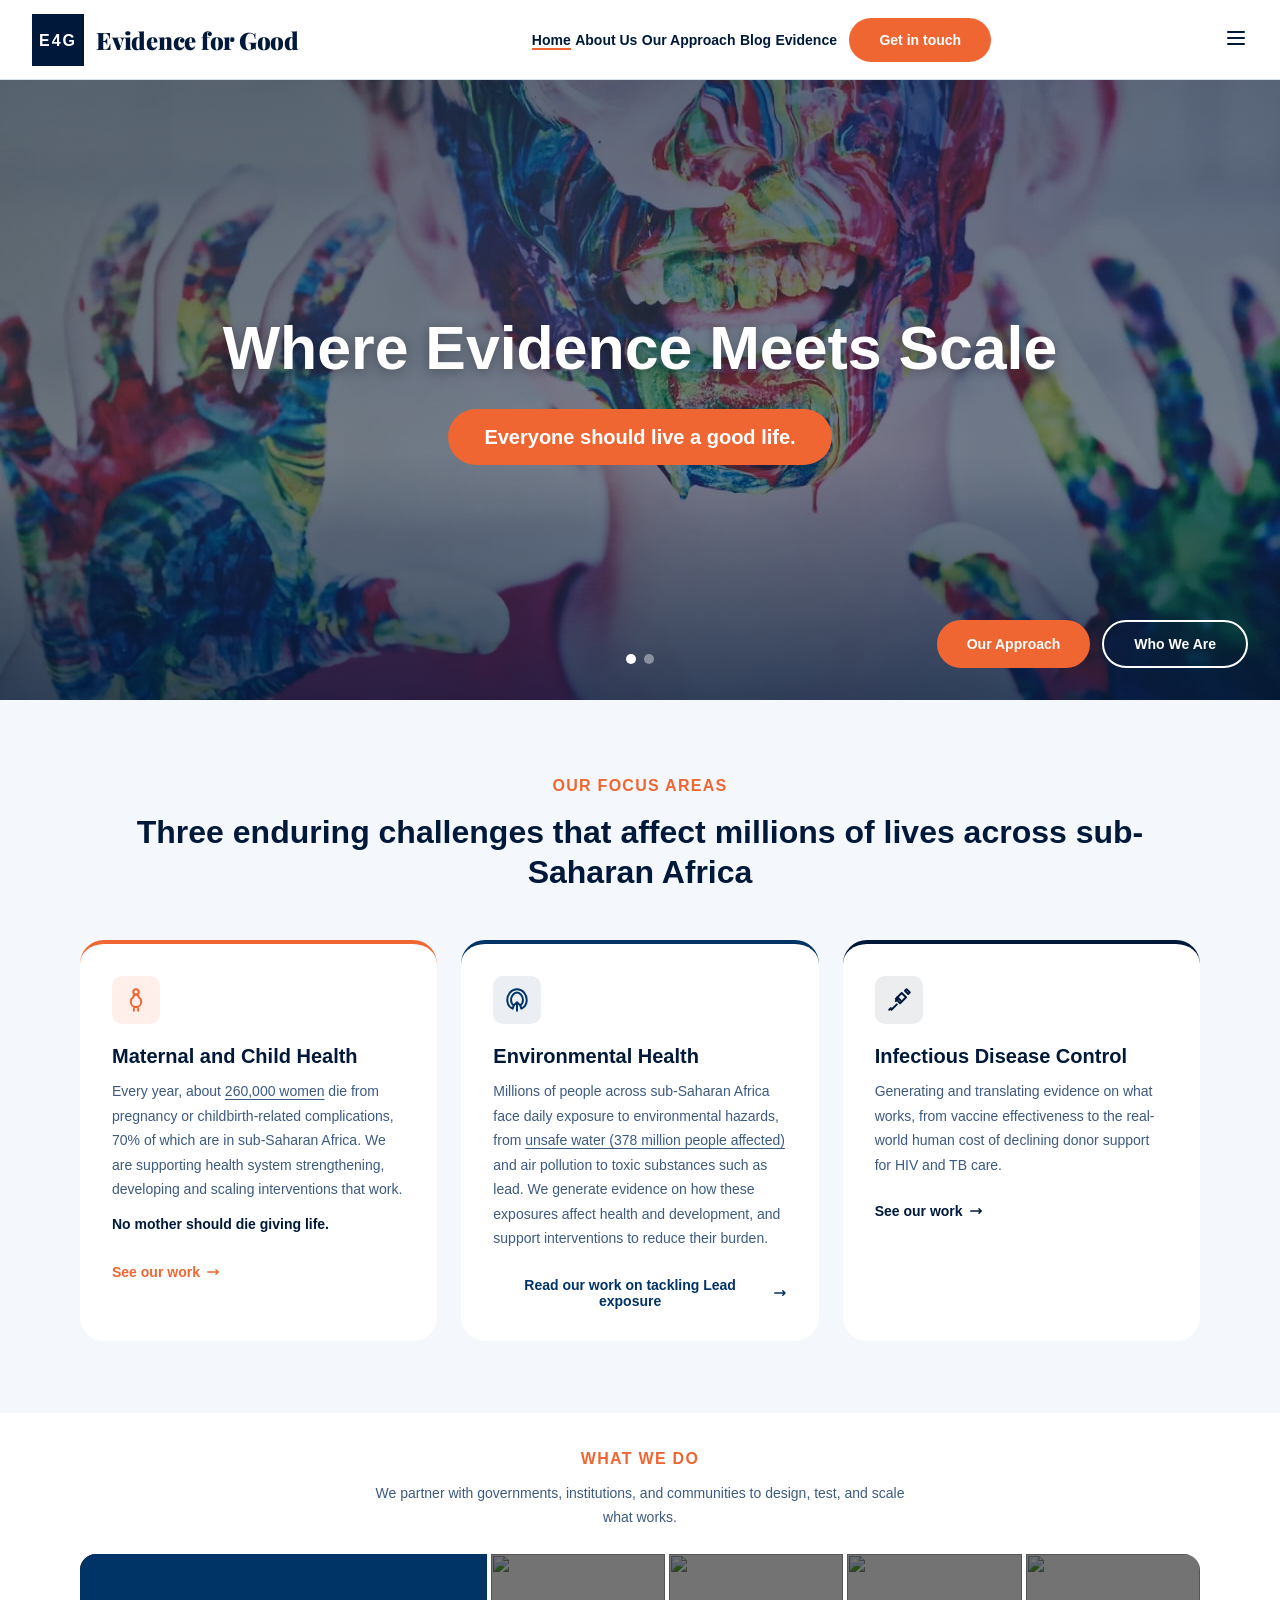
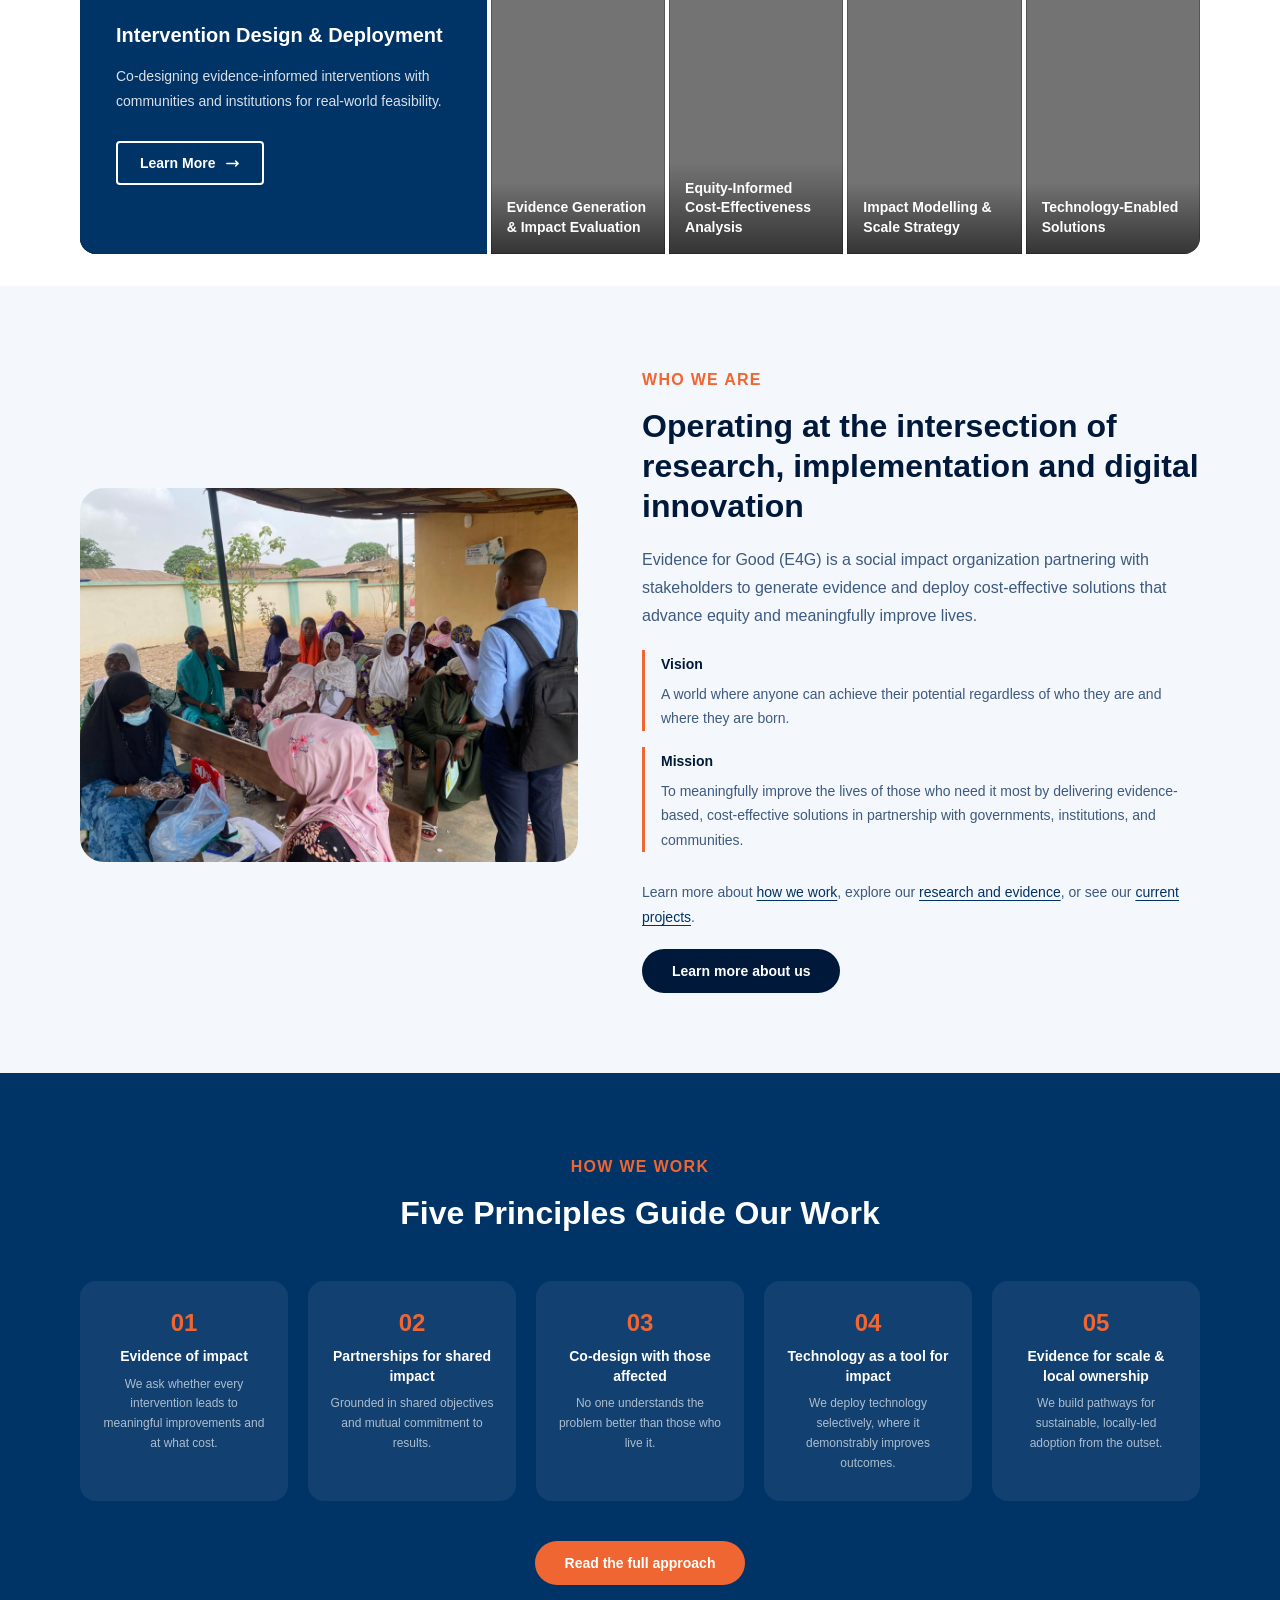
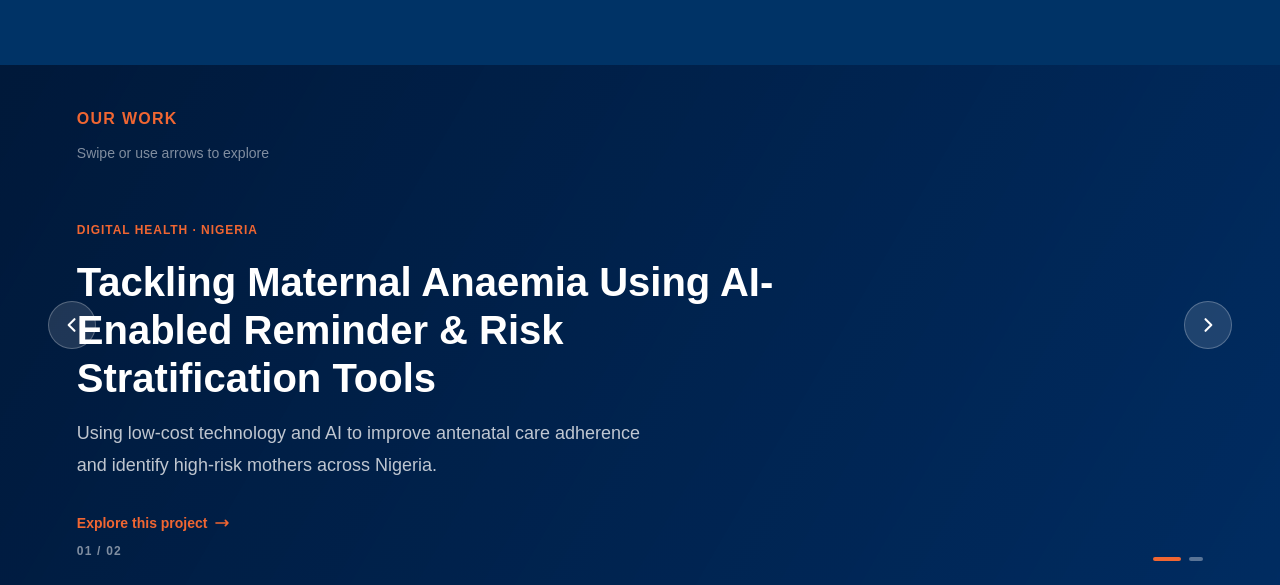
==== index.html @ f049a46f "Merge branch 'main' into E4G-version-1.2" ====
﻿<!DOCTYPE html>
<html lang="en">

<head>
  <meta charset="UTF-8" />
  <meta name="viewport" content="width=device-width, initial-scale=1.0" />
  <meta name="author" content="Evidence for Good" />
  <meta name="theme-color" content="#00193a" />
  <title>Evidence for Good | Evidence-Based Public Health and Digital Innovation in Africa</title>

  <meta name="description"
    content="Evidence for Good partners with governments and communities across Africa to design, evaluate, and scale cost-effective solutions in maternal health, environmental health, and infectious disease control." />

  <meta name="robots" content="index, follow" />
  <link rel="canonical" href="https://www.evidenceforgood.org/" />

  <!-- Open Graph -->
  <meta property="og:title"
    content="Evidence for Good | Evidence-Based Public Health and Digital Innovation in Africa" />
  <meta property="og:description"
    content="Evidence for Good partners with governments and communities across Africa to design, evaluate, and scale cost-effective solutions in maternal health, environmental health, and infectious disease control." />
  <meta property="og:type" content="website" />
  <meta property="og:url" content="https://www.evidenceforgood.org/" />
  <meta property="og:image" content="https://www.evidenceforgood.org/assets/images/image-baby.jpeg" />
  <meta property="og:image:alt" content="Evidence for Good homepage preview image" />
  <meta property="og:site_name" content="Evidence for Good" />
  <meta property="og:locale" content="en_GB" />

  <!-- Twitter -->
  <meta name="twitter:card" content="summary_large_image" />
  <meta name="twitter:title"
    content="Evidence for Good | Evidence-Based Public Health and Digital Innovation in Africa" />
  <meta name="twitter:description"
    content="Evidence for Good partners with governments and communities across Africa to design, evaluate, and scale cost-effective solutions in maternal health, environmental health, and infectious disease control." />
  <meta name="twitter:image" content="https://www.evidenceforgood.org/assets/images/image-baby.jpeg" />

  <script type="application/ld+json">
{
  "@context": "https://schema.org",
  "@graph": [
    {
      "@type": "Organization",
      "name": "Evidence for Good",
      "alternateName": "E4G",
      "url": "https://www.evidenceforgood.org/",
      "logo": "https://www.evidenceforgood.org/assets/images/E4G_logo.jpg.jpeg",
      "email": "info@evidenceforgood.org",
      "telephone": "+2347065266421",
      "areaServed": "Africa"
    },
    {
      "@type": "WebSite",
      "name": "Evidence for Good",
      "url": "https://www.evidenceforgood.org/",
      "publisher": {
        "@type": "Organization",
        "name": "Evidence for Good"
      },
      "potentialAction": {
        "@type": "SearchAction",
        "target": "https://www.evidenceforgood.org/blog/?q={search_term_string}",
        "query-input": "required name=search_term_string"
      }
    }
  ]
}
</script>
  <link rel="icon" href="/assets/images/E4G_logo.jpg.jpeg" />
  <link rel="preconnect" href="https://fonts.googleapis.com" />
  <link rel="preconnect" href="https://fonts.gstatic.com" crossorigin />
    <link rel="preconnect" href="https://fonts.googleapis.com" />
  <link rel="preconnect" href="https://fonts.gstatic.com" crossorigin />
  <link href="https://fonts.googleapis.com/css2?family=Playfair+Display:wght@700;900&display=swap" rel="stylesheet" />
  <script src="https://cdn.tailwindcss.com"></script>
  <script>
    tailwind.config = {
      theme: {
        extend: {
          fontFamily: {
            sans: ['"Dax"', '-apple-system', 'BlinkMacSystemFont', '"Segoe UI"', 'Roboto', 'Oxygen', 'Ubuntu', 'sans-serif'],
          }
        }
      }
    }
  </script>
  <link rel="stylesheet" href="/assets/shared.css" />

</head>

<body>

  <!-- ═══════ NAV ═══════ -->
  <nav
    style="background:#fff; border-bottom:1px solid var(--gray-300); position:sticky; top:0; z-index:50; height:var(--height-header);">
    <div
      style="width:100%; padding:0 32px; height:100%; display:flex; align-items:center; justify-content:space-between;">
      <a href="/" style="text-decoration:none;display:flex;align-items:center;gap:12px;">
        <!-- Logo mark + wordmark -->
        <span style="display:flex; align-items:center; gap:12px;">

          <!-- Logo: dark blue square with E4G -->
          <svg class="nav-logo-svg" width="52" height="52" viewBox="0 0 52 52" fill="none"
            xmlns="http://www.w3.org/2000/svg">
            <rect x="0" y="0" width="52" height="52" fill="#00193a" />
            <text x="26" y="26" text-anchor="middle" dominant-baseline="central" fill="#ffffff"
              font-family="-apple-system, BlinkMacSystemFont, 'Segoe UI', Roboto, sans-serif" font-size="16"
              font-weight="800" letter-spacing="2">E4G</text>
          </svg>

          <!-- wordmark -->
          <span class="nav-wordmark"
            style="font-family:'Playfair Display', Georgia, serif; font-size:24px; font-weight:900; color:var(--midnight-green); letter-spacing:-.01em; line-height:1;">Evidence
            for Good</span>

        </span>
      </a>

      <div class="hidden md:flex" style="gap:28px; align-items:center;">
        <a href="/" id="nav-home" class="nav-link"
          style="text-decoration:none;font-size:var(--text-sm);font-weight:600;color:var(--midnight-green);">Home</a>
        <a href="/about/" id="nav-about" class="nav-link"
          style="text-decoration:none;font-size:var(--text-sm);font-weight:600;color:var(--midnight-green);">About
          Us</a>
        <a href="/approach/" id="nav-approach" class="nav-link"
          style="text-decoration:none;font-size:var(--text-sm);font-weight:600;color:var(--midnight-green);">Our
          Approach</a>
        <a href="/blog/" id="nav-blog" class="nav-link"
          style="text-decoration:none;font-size:var(--text-sm);font-weight:600;color:var(--midnight-green);">Blog</a>
        <a href="/evidence/" id="nav-evidence" class="nav-link"
          style="text-decoration:none;font-size:var(--text-sm);font-weight:600;color:var(--midnight-green);">Evidence</a>
        <a href="/contact/" class="btn btn-orange" style="margin-left:8px;text-decoration:none;">Get in touch</a>
      </div>

      <button onclick="toggleMenu()" class="md:hidden"
        style="background:none;border:none;cursor:pointer;color:var(--midnight-green);">
        <svg width="24" height="24" fill="none" stroke="currentColor" stroke-width="2" viewBox="0 0 24 24">
          <path stroke-linecap="round" stroke-linejoin="round" d="M4 6h16M4 12h16M4 18h16" />
        </svg>
      </button>
    </div>

    <div id="mobile-menu"
      style="display:none; background:#fff; border-top:1px solid var(--gray-300); padding:16px 24px; flex-direction:column; gap:12px;">
      <a href="/"
        style="text-decoration:none;text-align:left;font-size:var(--text-sm);font-weight:600;color:var(--midnight-green);">Home</a>
      <a href="/about/"
        style="text-decoration:none;text-align:left;font-size:var(--text-sm);font-weight:600;color:var(--midnight-green);">About
        Us</a>
      <a href="/approach/"
        style="text-decoration:none;text-align:left;font-size:var(--text-sm);font-weight:600;color:var(--midnight-green);">Our
        Approach</a>
      <a href="/blog/"
        style="text-decoration:none;text-align:left;font-size:var(--text-sm);font-weight:600;color:var(--midnight-green);">Blog</a>
      <a href="/evidence/"
        style="text-decoration:none;text-align:left;font-size:var(--text-sm);font-weight:600;color:var(--midnight-green);">Evidence</a>
      <a href="/contact/" class="btn btn-orange" style="width:fit-content;text-decoration:none;">Get in touch</a>
    </div>
  </nav>


  <!-- ═══════════════════════════════════════════════════
     HOME
════════════════════════════════════════════════════ -->
  <section id="page-home" class="page">

    <!-- Hero Carousel -->
    <div id="hero-carousel" style="position:relative; width:100%; height:620px; overflow:hidden;">

      <!-- Background image — shared across both slides -->
      <img src="/assets/images/image-baby.jpeg" alt="Mother and baby representing health and human development"
        style="position:absolute; inset:0; width:100%; height:100%; object-fit:cover; object-position:center;" />
      <!-- Dark overlay -->
      <div
        style="position:absolute; inset:0; background:linear-gradient(to bottom, rgba(0,25,58,0.55) 0%, rgba(0,25,58,0.45) 60%, rgba(0,25,58,0.75) 100%); z-index:1;">
      </div>

      <!-- Slides track -->
      <div id="hero-track" style="position:absolute; inset:0; z-index:2; overflow:hidden;">
        <div id="hero-slides"
          style="display:flex; width:200%; height:100%; transition:transform 0.75s cubic-bezier(0.77,0,0.18,1);">

          <!-- Slide 1: headline + orange pill -->
          <div
            style="width:50%; height:100%; display:flex; align-items:center; justify-content:center; flex-direction:column; padding:0 24px; text-align:center;">
            <h1
              style="font-size:clamp(2rem,5.5vw,3.8rem); font-weight:900; color:#fff; line-height:1.1; margin-bottom:28px; text-shadow:0 2px 12px rgba(0,0,0,0.3);">
              Where Evidence Meets Scale
            </h1>
            <span
              style="display:inline-block; background-color:var(--orange); color:#fff; font-size:clamp(1rem,2vw,1.25rem); font-weight:700; line-height:1.2; padding:16px 36px; border-radius:var(--rounded-full);">
              Everyone should live a good life.
            </span>
          </div>

          <!-- Slide 2: big white text -->
          <div
            style="width:50%; height:100%; display:flex; align-items:center; justify-content:center; padding:0 clamp(24px,8vw,140px); text-align:center;">
            <div>
              <p
                style="font-size:clamp(1.1rem,2.4vw,1.55rem); color:#fff; font-weight:400; line-height:160%; margin-bottom:20px; text-shadow:0 1px 8px rgba(0,0,0,0.4);">
                Too often, interventions intended to reduce inequities and improve quality of life fail to reach those
                who need them most because they are not guided by local evidence or designed to be cost-effective.
              </p>
              <p
                style="font-size:clamp(1rem,2vw,1.3rem); color:rgba(255,255,255,0.9); font-weight:700; line-height:150%; text-shadow:0 1px 8px rgba(0,0,0,0.4);">
                More lives can be impacted through interventions that work and are cost-effective.
              </p>
            </div>
          </div>

        </div>
      </div>

      <!-- Buttons — bottom right, always visible -->
      <div id="hero-buttons"
        style="position:absolute; bottom:32px; right:32px; z-index:4; display:flex; gap:12px; flex-wrap:wrap;">
        <button onclick="window.location.href='/approach/'" class="btn btn-orange">Our Approach</button>
        <button onclick="window.location.href='/about/'" class="btn btn-outline">Who We Are</button>
      </div>

      <!-- Slide dots — bottom centre -->
      <div
        style="position:absolute; bottom:36px; left:50%; transform:translateX(-50%); display:flex; gap:8px; z-index:4;">
        <button id="hero-dot-0" onclick="heroGo(0)"
          style="width:10px; height:10px; border-radius:50%; border:none; cursor:pointer; background:#fff; opacity:1; transition:opacity 0.3s;"></button>
        <button id="hero-dot-1" onclick="heroGo(1)"
          style="width:10px; height:10px; border-radius:50%; border:none; cursor:pointer; background:#fff; opacity:0.4; transition:opacity 0.3s;"></button>
      </div>

    </div>

    <!-- Focus Areas -->
    <div style="padding:72px 24px; background:var(--gray);">
      <div style="max-width:var(--container); margin:0 auto;">
        <div style="text-align:center; margin-bottom:48px;">
          <p class="tag" style="font-size:16px; margin-bottom:12px;">Our Focus Areas</p>
          <h2 style="font-size:var(--text-2xl);">Three enduring challenges that affect millions of lives across
            sub-Saharan Africa</h2>
        </div>

        <div style="display:grid; grid-template-columns:repeat(auto-fit,minmax(260px,1fr)); gap:24px;">

          <!-- Focus 1: Maternal Health -->
          <div class="card"
            style="background:#fff; border-radius:var(--rounded-xl); padding:32px; border-top:4px solid var(--orange);">
            <div
              style="width:48px; height:48px; background:rgba(240,102,50,.1); border-radius:var(--rounded-md); display:flex; align-items:center; justify-content:center; margin-bottom:20px;">
              <!-- Pregnant woman -->
              <svg width="26" height="26" fill="none" stroke="var(--orange)" stroke-width="1.8" viewBox="0 0 24 24">
                <circle cx="12" cy="4.5" r="2.5" />
                <path stroke-linecap="round" stroke-linejoin="round"
                  d="M9.5 9.5C9.5 8.1 10.6 7 12 7s2.5 1.1 2.5 2.5c1.4.7 2.3 2.2 2.3 3.8 0 3.1-2.2 5.2-4.8 5.2S7.2 16.4 7.2 13.3c0-1.6.9-3.1 2.3-3.8z" />
                <path stroke-linecap="round" d="M10 19.5V22M14 19.5V22" />
              </svg>
            </div>
            <h3 style="font-size:var(--text-lg); margin-bottom:10px; color:var(--midnight-green);">Maternal and Child
              Health</h3>
            <p style="font-size:var(--text-sm); color:var(--gray-700); line-height:175%; margin-bottom:8px;">Every year,
              about <a href="https://www.who.int/news-room/fact-sheets/detail/maternal-mortality" target="_blank"
                style="color:var(--gray-700); text-decoration:underline; text-underline-offset:3px;">260,000 women</a>
              die from pregnancy or childbirth-related complications, 70% of which are in sub-Saharan Africa. We are
              supporting health system strengthening, developing and scaling interventions that work.</p>
            <p style="font-size:var(--text-sm); font-weight:700; color:var(--midnight-green); margin-bottom:20px;">No
              mother should die giving life.</p>
            <button onclick="window.location.href='/project1/'"
              style="background:none; border:none; cursor:pointer; font-size:var(--text-sm); font-weight:700; color:var(--orange); padding:0; font-family:inherit; display:inline-flex; align-items:center; gap:6px;">
              See our work
              <svg width="14" height="14" fill="none" stroke="currentColor" stroke-width="2.5" viewBox="0 0 24 24">
                <path stroke-linecap="round" stroke-linejoin="round" d="M17 8l4 4m0 0l-4 4m4-4H3" />
              </svg>
            </button>
          </div>

          <!-- Focus 2: Early Childhood Development -->
          <div class="card"
            style="background:#fff; border-radius:var(--rounded-xl); padding:32px; border-top:4px solid var(--dark-green);">
            <div
              style="width:48px; height:48px; background:rgba(0,51,102,.08); border-radius:var(--rounded-md); display:flex; align-items:center; justify-content:center; margin-bottom:20px;">
              <!-- Leaf / environment icon -->
              <svg width="26" height="26" fill="none" stroke="var(--dark-green)" stroke-width="1.8" viewBox="0 0 24 24">
                <path stroke-linecap="round" stroke-linejoin="round"
                  d="M12 2C6.5 2 3 7 3 12c0 3.5 2 6.5 5 8l1-3c-1.5-1-2.5-2.8-2.5-5 0-3.5 2.5-7 5.5-7s5.5 3.5 5.5 7c0 2.2-1 4-2.5 5l1 3c3-1.5 5-4.5 5-8 0-5-3.5-10-9-10z" />
                <path stroke-linecap="round" stroke-linejoin="round" d="M12 22v-8M9 17l3-3 3 3" />
              </svg>
            </div>
            <h3 style="font-size:var(--text-lg); margin-bottom:10px; color:var(--midnight-green);">Environmental Health
            </h3>
            <p style="font-size:var(--text-sm); color:var(--gray-700); line-height:175%; margin-bottom:20px;">
              Millions of people across sub-Saharan Africa face daily exposure to environmental hazards, from <a
                href="https://www.afdb.org/en/news-and-events/world-water-day-2025-preserving-africas-water-resources-81976#:~:text=Each%20year%2C%20World%20Water%20Day,fundamental%20to%20Africa's%20socioeconomic%20development."
                target="_blank"
                style="color:var(--gray-700); text-decoration:underline; text-underline-offset:3px;">unsafe water (378
                million people affected)</a> and air pollution to toxic substances such as lead. We generate evidence on
              how these exposures affect health and development, and support interventions to reduce their burden.</p>
            <button onclick="window.location.href='/evidence/'"
              style="background:none; border:none; cursor:pointer; font-size:var(--text-sm); font-weight:700; color:var(--dark-green); padding:0; font-family:inherit; display:inline-flex; align-items:center; gap:6px;">
              Read our work on tackling Lead exposure
              <svg width="14" height="14" fill="none" stroke="currentColor" stroke-width="2.5" viewBox="0 0 24 24">
                <path stroke-linecap="round" stroke-linejoin="round" d="M17 8l4 4m0 0l-4 4m4-4H3" />
              </svg>
            </button>
          </div>

          <!-- Focus 3: Infectious Disease Control -->
          <div class="card"
            style="background:#fff; border-radius:var(--rounded-xl); padding:32px; border-top:4px solid var(--midnight-green);">
            <div
              style="width:48px; height:48px; background:rgba(0,25,58,.08); border-radius:var(--rounded-md); display:flex; align-items:center; justify-content:center; margin-bottom:20px;">
              <!-- Syringe / vaccine -->
              <svg width="26" height="26" fill="none" stroke="var(--midnight-green)" stroke-width="1.8"
                viewBox="0 0 24 24">
                <path stroke-linecap="round" stroke-linejoin="round"
                  d="M19 2l3 3-1.5 1.5-3-3L19 2zM17.5 3.5l3 3M5 21l5-5M14.5 5.5l4 4-5.5 5.5-4-4 5.5-5.5z" />
                <path stroke-linecap="round" stroke-linejoin="round" d="M10.5 9.5l3 3M3 21l1.5-1.5" />
                <path stroke-linecap="round" d="M9 13l2-2" />
              </svg>
            </div>
            <h3 style="font-size:var(--text-lg); margin-bottom:10px; color:var(--midnight-green);">Infectious Disease
              Control</h3>
            <p style="font-size:var(--text-sm); color:var(--gray-700); line-height:175%; margin-bottom:20px;">Generating
              and translating evidence on what works, from vaccine effectiveness to the real-world human cost of
              declining donor support for HIV and TB care.</p>
            <button onclick="window.location.href='/project2/'"
              style="background:none; border:none; cursor:pointer; font-size:var(--text-sm); font-weight:700; color:var(--midnight-green); padding:0; font-family:inherit; display:inline-flex; align-items:center; gap:6px;">
              See our work
              <svg width="14" height="14" fill="none" stroke="currentColor" stroke-width="2.5" viewBox="0 0 24 24">
                <path stroke-linecap="round" stroke-linejoin="round" d="M17 8l4 4m0 0l-4 4m4-4H3" />
              </svg>
            </button>
          </div>

        </div>
      </div>
    </div>

    <!-- What We Do -->
    <div id="what-we-do"
      style="padding:32px 24px; background-color:#ffffff; background-image:radial-gradient(rgba(0,0,0,0.08) 0.6px, transparent 0.6px); background-size:16px 16px;">
      <div style="max-width:var(--container); margin:0 auto;">
        <p class="tag" style="text-align:center; margin-bottom:8px; font-size:16px;">What We Do</p>
        <p
          style="color:var(--gray-700); text-align:center; max-width:560px; margin:0 auto 24px; line-height:175%; font-size:var(--text-sm);">
          We partner with governments, institutions, and communities to design, test, and scale what works.</p>

        <div id="svc-accordion" style="display:flex; height:300px; border-radius:16px; overflow:hidden; gap:4px;">

          <!-- Panel 1 — active by default -->
          <div class="svc-panel" onclick="setSvcPanel(0)"
            style="flex:3.5; transition:flex 0.45s cubic-bezier(.4,0,.2,1); cursor:pointer; position:relative; min-width:0; overflow:hidden;">
            <img src="/assets/images/Africa-1.jpg" alt="Community health and development context in Africa"
              style="position:absolute; inset:0; width:100%; height:100%; object-fit:cover;">
            <div style="position:absolute; inset:0; background:rgba(0,0,0,0.5);"></div>
            <div class="svc-active-content"
              style="position:absolute; inset:0; background:var(--dark-green); padding:40px 36px; display:flex; flex-direction:column; justify-content:center; box-sizing:border-box; z-index:2;">
              <h3 style="font-size:var(--text-lg); font-weight:800; color:#fff; margin-bottom:16px; line-height:1.3;">
                Intervention Design &amp; Deployment</h3>
              <p
                style="font-size:var(--text-sm); color:rgba(255,255,255,0.85); line-height:175%; margin-bottom:28px; max-width:340px;">
                Co-designing evidence-informed interventions with communities and institutions for real-world
                feasibility.</p>
              <button onclick="event.stopPropagation(); showPage('about')"
                style="display:inline-flex; align-items:center; gap:10px; background:none; border:2px solid #fff; color:#fff; font-weight:700; font-size:var(--text-sm); padding:12px 22px; border-radius:4px; cursor:pointer; font-family:inherit; width:fit-content;">
                Learn More <svg width="15" height="15" fill="none" stroke="currentColor" stroke-width="2.5"
                  viewBox="0 0 24 24">
                  <path stroke-linecap="round" stroke-linejoin="round" d="M17 8l4 4m0 0l-4 4m4-4H3" />
                </svg>
              </button>
            </div>
            <div class="svc-inactive-title"
              style="display:none; position:absolute; bottom:0; left:0; right:0; padding:16px 16px; z-index:2; background:linear-gradient(transparent, rgba(0,0,0,0.55));">
              <h3 style="font-size:var(--text-sm); font-weight:700; color:#fff; line-height:1.4;">Intervention Design
                &amp; Deployment</h3>
            </div>
          </div>

          <!-- Panel 2 -->
          <div class="svc-panel" onclick="setSvcPanel(1)"
            style="flex:1.5; transition:flex 0.45s cubic-bezier(.4,0,.2,1); cursor:pointer; position:relative; min-width:0; overflow:hidden;">
            <img src="https://images.unsplash.com/photo-1576091160399-112ba8d25d1d?auto=format&fit=crop&w=600&q=80"
              alt="" style="position:absolute; inset:0; width:100%; height:100%; object-fit:cover;">
            <div style="position:absolute; inset:0; background:rgba(0,0,0,0.55);"></div>
            <div class="svc-active-content"
              style="position:absolute; inset:0; background:var(--dark-green); padding:40px 36px; display:none; flex-direction:column; justify-content:center; box-sizing:border-box; z-index:2;">
              <h3 style="font-size:var(--text-lg); font-weight:800; color:#fff; margin-bottom:16px; line-height:1.3;">
                Evidence Generation &amp; Impact Evaluation</h3>
              <p
                style="font-size:var(--text-sm); color:rgba(255,255,255,0.85); line-height:175%; margin-bottom:28px; max-width:340px;">
                Generating credible evidence through rigorous evaluation to assess what works and for whom.</p>
              <button onclick="event.stopPropagation(); showPage('about')"
                style="display:inline-flex; align-items:center; gap:10px; background:none; border:2px solid #fff; color:#fff; font-weight:700; font-size:var(--text-sm); padding:12px 22px; border-radius:4px; cursor:pointer; font-family:inherit; width:fit-content;">
                Learn More <svg width="15" height="15" fill="none" stroke="currentColor" stroke-width="2.5"
                  viewBox="0 0 24 24">
                  <path stroke-linecap="round" stroke-linejoin="round" d="M17 8l4 4m0 0l-4 4m4-4H3" />
                </svg>
              </button>
            </div>
            <div class="svc-inactive-title"
              style="display:flex; position:absolute; bottom:0; left:0; right:0; padding:16px 16px; z-index:2; background:linear-gradient(transparent, rgba(0,0,0,0.55));">
              <h3 style="font-size:var(--text-sm); font-weight:700; color:#fff; line-height:1.4;">Evidence Generation
                &amp; Impact Evaluation</h3>
            </div>
          </div>

          <!-- Panel 3 -->
          <div class="svc-panel" onclick="setSvcPanel(2)"
            style="flex:1.5; transition:flex 0.45s cubic-bezier(.4,0,.2,1); cursor:pointer; position:relative; min-width:0; overflow:hidden;">
            <img src="https://images.unsplash.com/photo-1551076805-e1869033e561?auto=format&fit=crop&w=600&q=80" alt=""
              style="position:absolute; inset:0; width:100%; height:100%; object-fit:cover;">
            <div style="position:absolute; inset:0; background:rgba(0,0,0,0.55);"></div>
            <div class="svc-active-content"
              style="position:absolute; inset:0; background:var(--dark-green); padding:40px 36px; display:none; flex-direction:column; justify-content:center; box-sizing:border-box; z-index:2;">
              <h3 style="font-size:var(--text-lg); font-weight:800; color:#fff; margin-bottom:16px; line-height:1.3;">
                Equity-Informed Cost-Effectiveness Analysis</h3>
              <p
                style="font-size:var(--text-sm); color:rgba(255,255,255,0.85); line-height:175%; margin-bottom:28px; max-width:340px;">
                Ensuring resources flow to interventions delivering the most benefit for the most vulnerable.</p>
              <button onclick="event.stopPropagation(); showPage('about')"
                style="display:inline-flex; align-items:center; gap:10px; background:none; border:2px solid #fff; color:#fff; font-weight:700; font-size:var(--text-sm); padding:12px 22px; border-radius:4px; cursor:pointer; font-family:inherit; width:fit-content;">
                Learn More <svg width="15" height="15" fill="none" stroke="currentColor" stroke-width="2.5"
                  viewBox="0 0 24 24">
                  <path stroke-linecap="round" stroke-linejoin="round" d="M17 8l4 4m0 0l-4 4m4-4H3" />
                </svg>
              </button>
            </div>
            <div class="svc-inactive-title"
              style="display:flex; position:absolute; bottom:0; left:0; right:0; padding:16px 16px; z-index:2; background:linear-gradient(transparent, rgba(0,0,0,0.55));">
              <h3 style="font-size:var(--text-sm); font-weight:700; color:#fff; line-height:1.4;">Equity-Informed
                Cost-Effectiveness Analysis</h3>
            </div>
          </div>

          <!-- Panel 4 -->
          <div class="svc-panel" onclick="setSvcPanel(3)"
            style="flex:1.5; transition:flex 0.45s cubic-bezier(.4,0,.2,1); cursor:pointer; position:relative; min-width:0; overflow:hidden;">
            <img src="https://images.unsplash.com/photo-1551288049-bebda4e38f71?auto=format&fit=crop&w=600&q=80" alt=""
              style="position:absolute; inset:0; width:100%; height:100%; object-fit:cover;">
            <div style="position:absolute; inset:0; background:rgba(0,0,0,0.55);"></div>
            <div class="svc-active-content"
              style="position:absolute; inset:0; background:var(--dark-green); padding:40px 36px; display:none; flex-direction:column; justify-content:center; box-sizing:border-box; z-index:2;">
              <h3 style="font-size:var(--text-lg); font-weight:800; color:#fff; margin-bottom:16px; line-height:1.3;">
                Impact Modelling &amp; Scale Strategy</h3>
              <p
                style="font-size:var(--text-sm); color:rgba(255,255,255,0.85); line-height:175%; margin-bottom:28px; max-width:340px;">
                Mathematical modelling to project impact and design responsible, evidence-based pathways to scale.</p>
              <button onclick="event.stopPropagation(); showPage('about')"
                style="display:inline-flex; align-items:center; gap:10px; background:none; border:2px solid #fff; color:#fff; font-weight:700; font-size:var(--text-sm); padding:12px 22px; border-radius:4px; cursor:pointer; font-family:inherit; width:fit-content;">
                Learn More <svg width="15" height="15" fill="none" stroke="currentColor" stroke-width="2.5"
                  viewBox="0 0 24 24">
                  <path stroke-linecap="round" stroke-linejoin="round" d="M17 8l4 4m0 0l-4 4m4-4H3" />
                </svg>
              </button>
            </div>
            <div class="svc-inactive-title"
              style="display:flex; position:absolute; bottom:0; left:0; right:0; padding:16px 16px; z-index:2; background:linear-gradient(transparent, rgba(0,0,0,0.55));">
              <h3 style="font-size:var(--text-sm); font-weight:700; color:#fff; line-height:1.4;">Impact Modelling &amp;
                Scale Strategy</h3>
            </div>
          </div>

          <!-- Panel 5 -->
          <div class="svc-panel" onclick="setSvcPanel(4)"
            style="flex:1.5; transition:flex 0.45s cubic-bezier(.4,0,.2,1); cursor:pointer; position:relative; min-width:0; overflow:hidden;">
            <img src="https://images.unsplash.com/photo-1504868584819-f8e8b4b6d7e3?auto=format&fit=crop&w=600&q=80"
              alt="" style="position:absolute; inset:0; width:100%; height:100%; object-fit:cover;">
            <div style="position:absolute; inset:0; background:rgba(0,0,0,0.55);"></div>
            <div class="svc-active-content"
              style="position:absolute; inset:0; background:var(--dark-green); padding:40px 36px; display:none; flex-direction:column; justify-content:center; box-sizing:border-box; z-index:2;">
              <h3 style="font-size:var(--text-lg); font-weight:800; color:#fff; margin-bottom:16px; line-height:1.3;">
                Technology-Enabled Solutions</h3>
              <p
                style="font-size:var(--text-sm); color:rgba(255,255,255,0.85); line-height:175%; margin-bottom:28px; max-width:340px;">
                Deploying digital and AI tools selectively where they demonstrably improve outcomes at scale.</p>
              <button onclick="event.stopPropagation(); showPage('about')"
                style="display:inline-flex; align-items:center; gap:10px; background:none; border:2px solid #fff; color:#fff; font-weight:700; font-size:var(--text-sm); padding:12px 22px; border-radius:4px; cursor:pointer; font-family:inherit; width:fit-content;">
                Learn More <svg width="15" height="15" fill="none" stroke="currentColor" stroke-width="2.5"
                  viewBox="0 0 24 24">
                  <path stroke-linecap="round" stroke-linejoin="round" d="M17 8l4 4m0 0l-4 4m4-4H3" />
                </svg>
              </button>
            </div>
            <div class="svc-inactive-title"
              style="display:flex; position:absolute; bottom:0; left:0; right:0; padding:16px 16px; z-index:2; background:linear-gradient(transparent, rgba(0,0,0,0.55));">
              <h3 style="font-size:var(--text-sm); font-weight:700; color:#fff; line-height:1.4;">Technology-Enabled
                Solutions</h3>
            </div>
          </div>

        </div>
      </div>
    </div>

    <!-- Who We Are -->
    <div style="padding:80px 24px; background:var(--gray);">
      <div
        style="max-width:var(--container); margin:0 auto; display:flex; flex-wrap:wrap; gap:64px; align-items:center;">
        <div style="flex:1 1 280px;">
          <img src="/assets/images/facility.jpeg" alt="Evidence for Good facility or workspace" loading="lazy"
            style="width:100%; border-radius:var(--rounded-xl); object-fit:cover;" />
        </div>
        <div style="flex:1 1 340px;">
          <p class="tag" style="margin-bottom:12px; font-size:16px;">Who We Are</p>
          <h2 style="font-size:var(--text-2xl); margin-bottom:20px;">Operating at the intersection of research,
            implementation and digital innovation</h2>
          <p style="color:var(--gray-700); line-height:175%; margin-bottom:20px;">
            Evidence for Good (E4G) is a social impact organization partnering with stakeholders to generate evidence
            and deploy cost-effective solutions that advance equity and meaningfully improve lives.
          </p>
          <div style="display:flex; flex-direction:column; gap:16px; margin-bottom:28px;">
            <div style="border-left:3px solid var(--orange); padding-left:16px;">
              <p style="font-size:var(--text-sm); font-weight:700; color:var(--midnight-green); margin-bottom:4px;">
                Vision</p>
              <p style="font-size:var(--text-sm); color:var(--gray-700); line-height:175%;">A world where anyone can
                achieve their potential regardless of who they are and where they are born.</p>
            </div>
            <div style="border-left:3px solid var(--orange); padding-left:16px;">
              <p style="font-size:var(--text-sm); font-weight:700; color:var(--midnight-green); margin-bottom:4px;">
                Mission</p>
              <p style="font-size:var(--text-sm); color:var(--gray-700); line-height:175%;">To meaningfully improve the
                lives of those who need it most by delivering evidence-based, cost-effective solutions in partnership
                with governments, institutions, and communities.</p>
            </div>
          </div>
          <p style="font-size:var(--text-sm); color:var(--gray-700); line-height:175%; margin-bottom:20px;">
            Learn more about <a href="approach/"
              style="color:var(--dark-green); text-decoration:underline; text-underline-offset:3px;">how we work</a>,
            explore our <a href="evidence/"
              style="color:var(--dark-green); text-decoration:underline; text-underline-offset:3px;">research and
              evidence</a>,
            or see our <a href="project1/"
              style="color:var(--dark-green); text-decoration:underline; text-underline-offset:3px;">current
              projects</a>.
          </p>

          <button onclick="window.location.href='/about/'" class="btn btn-dark">Learn more about us</button>
        </div>
      </div>
    </div>

    <!-- Five Principles Summary -->
    <div style="background:var(--dark-green); color:#fff; padding:80px 24px;">
      <div style="max-width:var(--container); margin:0 auto;">
        <div style="text-align:center; margin-bottom:48px;">
          <p class="tag" style="color:var(--orange); margin-bottom:12px; font-size:16px;">How We Work</p>
          <h2 style="font-size:var(--text-2xl); color:#fff;">Five Principles Guide Our Work</h2>
        </div>
        <div style="display:grid; grid-template-columns:repeat(auto-fit,minmax(180px,1fr)); gap:20px;">
          <div
            style="background:rgba(255,255,255,.07); border-radius:var(--rounded-lg); padding:28px 20px; text-align:center;">
            <div style="font-size:var(--text-xl); font-weight:800; color:var(--orange); margin-bottom:10px;">01</div>
            <h4 style="color:#fff; font-size:var(--text-sm); margin-bottom:8px; line-height:140%;">Evidence of impact
            </h4>
            <p style="font-size:var(--text-xs); color:rgba(255,255,255,.65); line-height:165%;">We ask whether every
              intervention leads to meaningful improvements and at what cost.</p>
          </div>
          <div
            style="background:rgba(255,255,255,.07); border-radius:var(--rounded-lg); padding:28px 20px; text-align:center;">
            <div style="font-size:var(--text-xl); font-weight:800; color:var(--orange); margin-bottom:10px;">02</div>
            <h4 style="color:#fff; font-size:var(--text-sm); margin-bottom:8px; line-height:140%;">Partnerships for
              shared impact</h4>
            <p style="font-size:var(--text-xs); color:rgba(255,255,255,.65); line-height:165%;">Grounded in shared
              objectives and mutual commitment to results.</p>
          </div>
          <div
            style="background:rgba(255,255,255,.07); border-radius:var(--rounded-lg); padding:28px 20px; text-align:center;">
            <div style="font-size:var(--text-xl); font-weight:800; color:var(--orange); margin-bottom:10px;">03</div>
            <h4 style="color:#fff; font-size:var(--text-sm); margin-bottom:8px; line-height:140%;">Co-design with those
              affected</h4>
            <p style="font-size:var(--text-xs); color:rgba(255,255,255,.65); line-height:165%;">No one understands the
              problem better than those who live it.</p>
          </div>
          <div
            style="background:rgba(255,255,255,.07); border-radius:var(--rounded-lg); padding:28px 20px; text-align:center;">
            <div style="font-size:var(--text-xl); font-weight:800; color:var(--orange); margin-bottom:10px;">04</div>
            <h4 style="color:#fff; font-size:var(--text-sm); margin-bottom:8px; line-height:140%;">Technology as a tool
              for impact</h4>
            <p style="font-size:var(--text-xs); color:rgba(255,255,255,.65); line-height:165%;">We deploy technology
              selectively, where it demonstrably improves outcomes.</p>
          </div>
          <div
            style="background:rgba(255,255,255,.07); border-radius:var(--rounded-lg); padding:28px 20px; text-align:center;">
            <div style="font-size:var(--text-xl); font-weight:800; color:var(--orange); margin-bottom:10px;">05</div>
            <h4 style="color:#fff; font-size:var(--text-sm); margin-bottom:8px; line-height:140%;">Evidence for scale &
              local ownership</h4>
            <p style="font-size:var(--text-xs); color:rgba(255,255,255,.65); line-height:165%;">We build pathways for
              sustainable, locally-led adoption from the outset.</p>
          </div>
        </div>
        <div style="text-align:center; margin-top:40px;">
          <button onclick="window.location.href='/approach/'" class="btn btn-orange">Read the full approach</button>
        </div>
      </div>
    </div>

    <!-- Our Work / Projects — fullscreen swipe carousel -->
    <div style="position:relative; overflow:hidden; background:var(--midnight-green);">

      <!-- Slides wrapper -->
      <div id="work-track"
        style="display:flex; transition:transform 0.7s cubic-bezier(0.77,0,0.18,1); will-change:transform; min-height:520px;">

        <!-- Slide 1 -->
        <div class="work-slide" onclick="window.location.href='/project1/'"
          style="min-width:100%; position:relative; cursor:pointer; overflow:hidden; height:520px;">
          <img src="https://placehold.co/1400x520/00193a/00193a?text=+" alt=""
            style="position:absolute;inset:0;width:100%;height:100%;object-fit:cover; filter:brightness(0.45); transition:transform 0.8s ease; transform:scale(1);"
            class="slide-bg" />
          <!-- animated colour wash overlay -->
          <div
            style="position:absolute;inset:0; background:linear-gradient(120deg, rgba(0,25,58,0.88) 0%, rgba(0,63,136,0.5) 100%);">
          </div>
          <div class="slide-content"
            style="position:relative; z-index:2; height:100%; display:flex; flex-direction:column; justify-content:flex-end; padding:48px clamp(24px,6vw,80px); max-width:860px;">
            <span class="tag"
              style="color:var(--orange); margin-bottom:14px; opacity:0; transform:translateY(20px); transition:opacity 0.5s 0.1s, transform 0.5s 0.1s;">Digital
              Health · Nigeria</span>
            <h2
              style="font-size:clamp(1.4rem,3.5vw,var(--text-3xl)); color:#fff; line-height:1.2; margin-bottom:16px; opacity:0; transform:translateY(24px); transition:opacity 0.5s 0.2s, transform 0.5s 0.2s;">
              Tackling Maternal Anaemia Using AI-Enabled Reminder &amp; Risk Stratification Tools
            </h2>
            <p
              style="font-size:var(--text-md); color:rgba(255,255,255,.75); max-width:580px; line-height:175%; margin-bottom:28px; opacity:0; transform:translateY(24px); transition:opacity 0.5s 0.3s, transform 0.5s 0.3s;">
              Using low-cost technology and AI to improve antenatal care adherence and identify high-risk mothers across
              Nigeria.
            </p>
            <span
              style="font-size:var(--text-sm); font-weight:700; color:var(--orange); display:inline-flex; align-items:center; gap:6px; opacity:0; transform:translateY(16px); transition:opacity 0.5s 0.4s, transform 0.5s 0.4s;">
              Explore this project
              <svg width="16" height="16" fill="none" stroke="currentColor" stroke-width="2.5" viewBox="0 0 24 24">
                <path stroke-linecap="round" stroke-linejoin="round" d="M17 8l4 4m0 0l-4 4m4-4H3" />
              </svg>
            </span>
          </div>
        </div>

        <!-- Slide 2 -->
        <div class="work-slide" onclick="window.location.href='/project2/'"
          style="min-width:100%; position:relative; cursor:pointer; overflow:hidden; height:520px;">
          <img src="https://placehold.co/1400x520/003366/003366?text=+" alt=""
            style="position:absolute;inset:0;width:100%;height:100%;object-fit:cover; filter:brightness(0.45); transition:transform 0.8s ease; transform:scale(1);"
            class="slide-bg" />
          <div
            style="position:absolute;inset:0; background:linear-gradient(120deg, rgba(0,51,102,0.88) 0%, rgba(0,25,58,0.6) 100%);">
          </div>
          <div class="slide-content"
            style="position:relative; z-index:2; height:100%; display:flex; flex-direction:column; justify-content:flex-end; padding:48px clamp(24px,6vw,80px); max-width:860px;">
            <span class="tag"
              style="color:var(--orange); margin-bottom:14px; opacity:0; transform:translateY(20px); transition:opacity 0.5s 0.1s, transform 0.5s 0.1s;">Mathematical
              Modelling · Nigeria</span>
            <h2
              style="font-size:clamp(1.4rem,3.5vw,var(--text-3xl)); color:#fff; line-height:1.2; margin-bottom:16px; opacity:0; transform:translateY(24px); transition:opacity 0.5s 0.2s, transform 0.5s 0.2s;">
              Investigating the Human Cost of Declining Donor Support for HIV and TB Care
            </h2>
            <p
              style="font-size:var(--text-md); color:rgba(255,255,255,.75); max-width:580px; line-height:175%; margin-bottom:28px; opacity:0; transform:translateY(24px); transition:opacity 0.5s 0.3s, transform 0.5s 0.3s;">
              Deploying mathematical modelling to evaluate the real-world impact of funding cuts on the most vulnerable
              populations.
            </p>
            <span
              style="font-size:var(--text-sm); font-weight:700; color:var(--orange); display:inline-flex; align-items:center; gap:6px; opacity:0; transform:translateY(16px); transition:opacity 0.5s 0.4s, transform 0.5s 0.4s;">
              Explore this project
              <svg width="16" height="16" fill="none" stroke="currentColor" stroke-width="2.5" viewBox="0 0 24 24">
                <path stroke-linecap="round" stroke-linejoin="round" d="M17 8l4 4m0 0l-4 4m4-4H3" />
              </svg>
            </span>
          </div>
        </div>

      </div><!-- /track -->

      <!-- Header overlay (top-left) -->
      <div style="position:absolute; top:40px; left:clamp(24px,6vw,80px); z-index:5; pointer-events:none;">
        <p class="tag" style="color:var(--orange); margin-bottom:6px; font-size:16px;">Our Work</p>
        <p style="color:rgba(255,255,255,.5); font-size:var(--text-sm);">Swipe or use arrows to explore</p>
      </div>

      <!-- Prev / Next arrows -->
      <button id="work-prev" onclick="workSlide(-1)"
        style="position:absolute; left:clamp(24px,4vw,48px); top:50%; transform:translateY(-50%); z-index:10; width:48px; height:48px; border-radius:var(--rounded-full); background:rgba(255,255,255,.12); border:1.5px solid rgba(255,255,255,.25); color:#fff; cursor:pointer; display:flex; align-items:center; justify-content:center; transition:background var(--duration);"
        onmouseover="this.style.background='rgba(240,102,50,0.8)'"
        onmouseout="this.style.background='rgba(255,255,255,.12)'">
        <svg width="20" height="20" fill="none" stroke="currentColor" stroke-width="2.5" viewBox="0 0 24 24">
          <path stroke-linecap="round" stroke-linejoin="round" d="M15 19l-7-7 7-7" />
        </svg>
      </button>
      <button id="work-next" onclick="workSlide(1)"
        style="position:absolute; right:clamp(24px,4vw,48px); top:50%; transform:translateY(-50%); z-index:10; width:48px; height:48px; border-radius:var(--rounded-full); background:rgba(255,255,255,.12); border:1.5px solid rgba(255,255,255,.25); color:#fff; cursor:pointer; display:flex; align-items:center; justify-content:center; transition:background var(--duration);"
        onmouseover="this.style.background='rgba(240,102,50,0.8)'"
        onmouseout="this.style.background='rgba(255,255,255,.12)'">
        <svg width="20" height="20" fill="none" stroke="currentColor" stroke-width="2.5" viewBox="0 0 24 24">
          <path stroke-linecap="round" stroke-linejoin="round" d="M9 5l7 7-7 7" />
        </svg>
      </button>

      <!-- Dot indicators -->
      <div
        style="position:absolute; bottom:24px; right:clamp(24px,6vw,80px); z-index:10; display:flex; gap:8px; align-items:center;">
        <button class="work-dot active-dot" onclick="workGoTo(0)"
          style="width:28px; height:4px; border-radius:2px; background:var(--orange); border:none; cursor:pointer; transition:width var(--duration), background var(--duration); padding:0;"></button>
        <button class="work-dot" onclick="workGoTo(1)"
          style="width:14px; height:4px; border-radius:2px; background:rgba(255,255,255,.35); border:none; cursor:pointer; transition:width var(--duration), background var(--duration); padding:0;"></button>
      </div>

      <!-- Slide counter -->
      <div style="position:absolute; bottom:20px; left:clamp(24px,6vw,80px); z-index:10;">
        <span id="work-counter"
          style="font-size:var(--text-xs); font-weight:700; color:rgba(255,255,255,.5); letter-spacing:.1em;">01 /
          02</span>
      </div>

    </div><!-- /carousel -->


  </section><!-- /HOME -->


  <!-- ═══════════════════════════════════════════════════
     PROJECT PAGE 1: MATERNAL ANAEMIA
════════════════════════════════════════════════════ -->
  <section id="page-project1" class="page">

    <!-- Hero banner -->
    <div style="background:var(--dark-green); color:#fff; padding:64px 24px;">
      <div style="max-width:var(--container); margin:0 auto;">
        <button onclick="window.location.href='/'"
          style="background:none;border:none;cursor:pointer;color:rgba(255,255,255,.7);font-size:var(--text-sm);font-weight:600;display:flex;align-items:center;gap:6px;margin-bottom:28px;padding:0;font-family:inherit;"
          onmouseover="this.style.color='#fff'" onmouseout="this.style.color='rgba(255,255,255,.7)'">
          ← Back to Our Work
        </button>
        <span class="tag" style="color:var(--orange); margin-bottom:12px;">Digital Health · Nigeria</span>
        <h1
          style="font-size:clamp(1.6rem,4vw,var(--text-3xl)); color:#fff; max-width:760px; line-height:1.2; margin-bottom:20px;">
          Tackling the Silent Crisis of Maternal Anaemia in Nigeria Using AI-Enabled Reminder &amp; Risk Stratification
          Tools
        </h1>
        <div class="stat-strip">
          <div class="stat-card">
            <p style="font-size:var(--text-2xl); font-weight:800; color:#fff; line-height:1;">20%</p>
            <p style="font-size:var(--text-xs); color:rgba(255,255,255,.7); margin-top:4px;">of maternal deaths linked
              to anaemia</p>
          </div>
          <div class="stat-card">
            <p style="font-size:var(--text-2xl); font-weight:800; color:#fff; line-height:1;">3M+</p>
            <p style="font-size:var(--text-xs); color:rgba(255,255,255,.7); margin-top:4px;">mothers &amp; newborns at
              risk</p>
          </div>
          <div class="stat-card">
            <p style="font-size:var(--text-2xl); font-weight:800; color:#fff; line-height:1;">58%</p>
            <p style="font-size:var(--text-xs); color:rgba(255,255,255,.7); margin-top:4px;">of pregnant women in
              Nigeria are anaemic</p>
          </div>
          <div class="stat-card">
            <p style="font-size:var(--text-2xl); font-weight:800; color:#fff; line-height:1;">1M</p>
            <p style="font-size:var(--text-xs); color:rgba(255,255,255,.7); margin-top:4px;">pregnant women we aim to
              reach</p>
          </div>
        </div>
      </div>
    </div>

    <!-- Body -->
    <div style="max-width:800px; margin:0 auto; padding:64px 24px;">

      <img src="https://placehold.co/800x360/00193a/ffffff?text=Maternal+Anaemia+%26+AI"
        style="width:100%; border-radius:var(--rounded-xl); margin-bottom:48px; object-fit:cover;" />

      <p style="color:var(--gray-700); line-height:175%; margin-bottom:24px; font-size:var(--text-md);">
        Maternal anaemia is a silent killer in Nigeria, contributing to over <strong>20%</strong> of the country's
        75,000 annual maternal deaths and placing more than <strong>3 million</strong> mothers and newborns at risk of
        poor outcomes (WHO, 2023). We are tackling this problem where it matters most: at primary health clinics within
        rural and underserved communities that are most affected. We are deploying simple but tailored behaviour-focused
        reminder messages and a risk stratification tool to solve this problem.
      </p>

      <!-- Why it matters -->
      <div style="border-left:4px solid var(--orange); padding-left:24px; margin-bottom:40px;">
        <h2 style="font-size:var(--text-xl); margin-bottom:16px;">Why This Matters</h2>
        <p style="color:var(--gray-700); line-height:175%; margin-bottom:14px;">National data from 2023–2024 (NDHS) show
          that <strong>58% of pregnant women in Nigeria are anaemic</strong>. The burden is particularly severe in
          Northern Nigeria, where only one in every three pregnant women completed four antenatal care (ANC) visits and
          nearly half did not take any iron/folic acid (IFA) supplements.</p>
        <p style="color:var(--gray-700); line-height:175%; margin-bottom:14px;">Our pre-pilot survey confirmed that
          forgetfulness, fear of drug side effects, low health literacy, and weak follow-up drive poor IFA adherence.
          Although national guidelines recommend haemoglobin testing at the first antenatal visit, many primary health
          centres lack the equipment to routinely screen for anaemia, so it is frequently detected late or only after
          symptoms appear.</p>
        <p style="color:var(--gray-700); line-height:175%;">With over 90% mobile phone penetration in Nigeria, these
          challenges can be addressed through digital tools, if they are co-designed with the women who need them.</p>
      </div>

      <!-- Building on evidence -->
      <div style="border-left:4px solid var(--orange); padding-left:24px; margin-bottom:40px;">
        <h2 style="font-size:var(--text-xl); margin-bottom:16px;">Building on Evidence</h2>
        <p style="color:var(--gray-700); line-height:175%;">In Phase I, implemented in Kwara State, we used a
          person-based approach to map the sociocultural and behavioural drivers affecting ANC attendance and IFA use,
          and co-designed a culturally grounded reminder system with pregnant women and their families. The solution
          includes reminders for antenatal care visits and daily supplement use, alongside clear health information on
          nutrition, infection prevention, and pregnancy care. Messages are delivered in women's preferred languages,
          complemented by community health workers' follow-up for women who may need extra attention. While early
          results were promising, we found that generic messaging does not address individual women's needs or
          proactively identify those at high risk of poor outcomes.</p>
      </div>

      <!-- Phase II -->
      <div style="border-left:4px solid var(--orange); padding-left:24px; margin-bottom:40px;">
        <h2 style="font-size:var(--text-xl); margin-bottom:16px;">Next Steps: Phase II</h2>
        <p style="color:var(--gray-700); line-height:175%; margin-bottom:20px;">In line with WHO's
          identify–reach–deliver guidance, we are now prototyping an AI-risk stratification tool to identify women at
          the highest risk of adverse outcomes, enabling timely intervention. In Phase II, we aim to scale responsibly
          through:</p>
        <div style="display:flex; flex-direction:column; gap:16px;">
          <div
            style="background:var(--gray); border-radius:var(--rounded-lg); padding:20px; display:flex; gap:16px; align-items:flex-start;">
            <div
              style="width:36px; height:36px; background:var(--orange); border-radius:var(--rounded-full); display:flex; align-items:center; justify-content:center; font-weight:800; color:#fff; flex-shrink:0; font-size:var(--text-sm);">
              1</div>
            <div>
              <p style="font-weight:700; margin-bottom:4px;">Model Improvement</p>
              <p style="font-size:var(--text-sm); color:var(--gray-700); line-height:165%;">Collecting data from
                approximately 2,500 women across all six geopolitical zones in Nigeria to train a robust and
                representative AI model.</p>
            </div>
          </div>
          <div
            style="background:var(--gray); border-radius:var(--rounded-lg); padding:20px; display:flex; gap:16px; align-items:flex-start;">
            <div
              style="width:36px; height:36px; background:var(--orange); border-radius:var(--rounded-full); display:flex; align-items:center; justify-content:center; font-weight:800; color:#fff; flex-shrink:0; font-size:var(--text-sm);">
              2</div>
            <div>
              <p style="font-weight:700; margin-bottom:4px;">Technology for All</p>
              <p style="font-size:var(--text-sm); color:var(--gray-700); line-height:165%;">Developing a low-tech
                application that delivers personalised messages via SMS, WhatsApp, and IVR in local languages, while
                flagging women at high risk of anaemia.</p>
            </div>
          </div>
          <div
            style="background:var(--gray); border-radius:var(--rounded-lg); padding:20px; display:flex; gap:16px; align-items:flex-start;">
            <div
              style="width:36px; height:36px; background:var(--orange); border-radius:var(--rounded-full); display:flex; align-items:center; justify-content:center; font-weight:800; color:#fff; flex-shrink:0; font-size:var(--text-sm);">
              3</div>
            <div>
              <p style="font-weight:700; margin-bottom:4px;">Capacity Building</p>
              <p style="font-size:var(--text-sm); color:var(--gray-700); line-height:165%;">Training frontline health
                workers in anaemia management using AI-enabled digital tools.</p>
            </div>
          </div>
          <div
            style="background:var(--gray); border-radius:var(--rounded-lg); padding:20px; display:flex; gap:16px; align-items:flex-start;">
            <div
              style="width:36px; height:36px; background:var(--orange); border-radius:var(--rounded-full); display:flex; align-items:center; justify-content:center; font-weight:800; color:#fff; flex-shrink:0; font-size:var(--text-sm);">
              4</div>
            <div>
              <p style="font-weight:700; margin-bottom:4px;">Evaluation</p>
              <p style="font-size:var(--text-sm); color:var(--gray-700); line-height:165%;">Conducting a 6–9 month field
                evaluation of effectiveness (RCT) and cost-effectiveness. If effective, we will open-source the tool to
                enable rapid adoption by governments and partners.</p>
            </div>
          </div>
        </div>
      </div>

      <!-- Impact -->
      <div
        style="background:var(--dark-green); border-radius:var(--rounded-xl); padding:32px; color:#fff; margin-bottom:40px;">
        <h3 style="color:#fff; font-size:var(--text-xl); margin-bottom:12px;">Potential Impact</h3>
        <p style="color:rgba(255,255,255,.8); line-height:175%; margin-bottom:16px;">This project has the potential to
          reach <strong style="color:#fff;">more than 1.5 million pregnant women and newborns in Nigeria</strong> over
          the next 3 years.</p>
      </div>

      <!-- CTA -->
      <div style="background:var(--gray); border-radius:var(--rounded-xl); padding:28px; margin-bottom:40px;">
        <h4 style="font-size:var(--text-lg); margin-bottom:10px;">Call to Action</h4>
        <p style="color:var(--gray-700); line-height:175%;">We invite policymakers and funders to join us in translating
          evidence into policy, financing sustainable scale-up, and ensuring every mother has the information and care
          she needs to survive and thrive.</p>
      </div>

      <button onclick="window.location.href='/'" class="btn btn-dark">← Back to Our Work</button>
    </div>
  </section><!-- /PROJECT1 -->


  <!-- ═══════════════════════════════════════════════════
     PROJECT PAGE 2: HIV / TB FUNDING
════════════════════════════════════════════════════ -->
  <section id="page-project2" class="page">

    <!-- Hero banner -->
    <div style="background:var(--dark-green); color:#fff; padding:64px 24px;">
      <div style="max-width:var(--container); margin:0 auto;">
        <button onclick="window.location.href='/'"
          style="background:none;border:none;cursor:pointer;color:rgba(255,255,255,.7);font-size:var(--text-sm);font-weight:600;display:flex;align-items:center;gap:6px;margin-bottom:28px;padding:0;font-family:inherit;"
          onmouseover="this.style.color='#fff'" onmouseout="this.style.color='rgba(255,255,255,.7)'">
          ← Back to Our Work
        </button>
        <span class="tag" style="color:var(--orange); margin-bottom:12px;">Mathematical Modelling · Nigeria</span>
        <h1
          style="font-size:clamp(1.6rem,4vw,var(--text-3xl)); color:#fff; max-width:760px; line-height:1.2; margin-bottom:20px;">
          Investigating the Human Cost of Declining Donor Support for HIV and TB Care
        </h1>
        <div class="stat-strip">
          <div class="stat-card">
            <p style="font-size:var(--text-xl); font-weight:800; color:#fff; line-height:1;">RSTMH</p>
            <p style="font-size:var(--text-xs); color:rgba(255,255,255,.7); margin-top:4px;">Grant-funded research</p>
          </div>
          <div class="stat-card">
            <p style="font-size:var(--text-xl); font-weight:800; color:#fff; line-height:1;">Nigeria</p>
            <p style="font-size:var(--text-xs); color:rgba(255,255,255,.7); margin-top:4px;">Primary study setting</p>
          </div>
        </div>
      </div>
    </div>

    <!-- Body -->
    <div style="max-width:800px; margin:0 auto; padding:64px 24px;">

      <img src="https://placehold.co/800x360/003366/ffffff?text=HIV+%26+TB+Funding+Cuts"
        style="width:100%; border-radius:var(--rounded-xl); margin-bottom:48px; object-fit:cover;" />

      <p style="color:var(--gray-700); line-height:175%; margin-bottom:24px; font-size:var(--text-md);">
        We are pleased to announce that the Evidence for Good Research Director has been awarded a grant from the
        <strong>Royal Society of Tropical Medicine and Hygiene (RSTMH)</strong>. This funding will support a critical
        project aimed at examining the real-world impacts of declining international donor support on the most
        vulnerable populations living with HIV and TB in Nigeria.
      </p>

      <!-- Why it matters -->
      <div style="border-left:4px solid var(--orange); padding-left:24px; margin-bottom:40px;">
        <h2 style="font-size:var(--text-xl); margin-bottom:16px;">Why This Matters Now</h2>
        <p style="color:var(--gray-700); line-height:175%; margin-bottom:14px;">For decades, international aid has
          served as a lifeline for millions of people affected by HIV, TB, and other tropical diseases. However, as
          international funding dwindles, evidenced by recent disruptions to more than <strong>80 "One-Stop Shops" for
            HIV care in Nigeria alone</strong>, the safety net is rapidly falling apart.</p>
        <p style="color:var(--gray-700); line-height:175%;">This project goes beyond statistics to capture lived
          realities. For women, children, and marginalised groups, funding cuts often mean impossible choices between
          buying food or buying medicines, staying home sick or risking job loss, and enduring illness in silence or
          facing stigma through disclosure. These underexplored consequences risk compounding poverty, deepening
          inequality, and reinforcing systemic neglect, underscoring the urgent need for evidence-based, actionable
          solutions.</p>
      </div>

      <!-- Our goal -->
      <div style="border-left:4px solid var(--orange); padding-left:24px; margin-bottom:40px;">
        <h2 style="font-size:var(--text-xl); margin-bottom:16px;">Our Goal</h2>
        <p style="color:var(--gray-700); line-height:175%; margin-bottom:20px;">We are stepping in to quantitatively
          measure the impact on physical health, mental well-being, and financial security. By combining community-based
          surveys with advanced mathematical modelling, we aim to quantify what is truly at stake and the real cost of
          inaction. The resulting evidence will be critical to:</p>
        <div style="display:flex; flex-direction:column; gap:16px;">
          <div
            style="background:var(--gray); border-radius:var(--rounded-lg); padding:20px; display:flex; gap:16px; align-items:flex-start;">
            <div
              style="width:36px; height:36px; background:var(--orange); border-radius:var(--rounded-full); display:flex; align-items:center; justify-content:center; font-weight:800; color:#fff; flex-shrink:0; font-size:var(--text-sm);">
              1</div>
            <p style="font-size:var(--text-sm); color:var(--gray-700); line-height:165%;">Inform national health
              financing reforms and prioritise the most vulnerable populations.</p>
          </div>
          <div
            style="background:var(--gray); border-radius:var(--rounded-lg); padding:20px; display:flex; gap:16px; align-items:flex-start;">
            <div
              style="width:36px; height:36px; background:var(--orange); border-radius:var(--rounded-full); display:flex; align-items:center; justify-content:center; font-weight:800; color:#fff; flex-shrink:0; font-size:var(--text-sm);">
              2</div>
            <p style="font-size:var(--text-sm); color:var(--gray-700); line-height:165%;">Strengthen the case for
              increased investment by local governments and philanthropies.</p>
          </div>
          <div
            style="background:var(--gray); border-radius:var(--rounded-lg); padding:20px; display:flex; gap:16px; align-items:flex-start;">
            <div
              style="width:36px; height:36px; background:var(--orange); border-radius:var(--rounded-full); display:flex; align-items:center; justify-content:center; font-weight:800; color:#fff; flex-shrink:0; font-size:var(--text-sm);">
              3</div>
            <p style="font-size:var(--text-sm); color:var(--gray-700); line-height:165%;">Support a shift from reliance
              on volatile international aid toward resilient, self-sustaining health systems across Africa and other
              resource-constrained settings.</p>
          </div>
        </div>
      </div>

      <button onclick="window.location.href='/'" class="btn btn-dark">← Back to Our Work</button>
    </div>
  </section><!-- /PROJECT2 -->


  <!-- ═══════════════════════════════════════════════════
     ABOUT US
════════════════════════════════════════════════════ -->
  <section id="page-about" class="page">

    <div style="background:var(--midnight-green); color:#fff; padding:80px 24px; text-align:center;">
      <p class="tag" style="color:var(--orange); margin-bottom:12px;">Who We Are</p>
      <h1 style="font-size:var(--text-3xl); color:#fff; margin-bottom:16px;">About Us</h1>
      <p style="color:rgba(255,255,255,.7); max-width:560px; margin:0 auto; line-height:175%;">Meet the people and
        principles behind Evidence for Good.</p>
    </div>

    <div style="padding:80px 24px; max-width:var(--container); margin:0 auto;">

      <!-- Org intro -->
      <div style="display:flex; flex-wrap:wrap; gap:64px; align-items:center; margin-bottom:80px;">
        <div style="flex:1 1 300px;">
          <p class="tag" style="margin-bottom:12px;">Our Organisation</p>
          <h2 style="font-size:var(--text-2xl); margin-bottom:20px;">Driven by evidence,<br />Committed to equity.</h2>
          <p style="color:var(--gray-700); line-height:175%; margin-bottom:16px;">Evidence for Good (E4G) is a social
            impact organization operating at the intersection of research, implementation and digital innovation. We
            partner with
            stakeholders to generate evidence and deploy cost-effective solutions that advance equity and meaningfully
            improve lives.</p>
          <p style="color:var(--gray-700); line-height:175%;">Our work spans public, environmental and digital health,
            wherever the evidence points to the greatest opportunity to improve the lives of those who need
            it most.</p>
        </div>
        <div style="flex:1 1 280px;">
          <img src="/assets/images/facility.jpeg" alt="Evidence for Good team or facility supporting public health work"
            loading="lazy" style="width:100%; border-radius:var(--rounded-xl); object-fit:cover;" />
        </div>
      </div>

      <!-- Vision / Mission / Values -->
      <div
        style="display:grid; grid-template-columns:repeat(auto-fit,minmax(220px,1fr)); gap:24px; margin-bottom:80px;">
        <div style="border-left:4px solid var(--orange); padding-left:20px;">
          <h3 style="font-size:var(--text-lg); margin-bottom:10px;">Vision</h3>
          <p style="color:var(--gray-700); font-size:var(--text-sm); line-height:175%;">A world where anyone can achieve
            their potential regardless of who they are and where they are born.</p>
        </div>
        <div style="border-left:4px solid var(--orange); padding-left:20px;">
          <h3 style="font-size:var(--text-lg); margin-bottom:10px;">Mission</h3>
          <p style="color:var(--gray-700); font-size:var(--text-sm); line-height:175%;">To meaningfully improve the
            lives of those who need it most by delivering evidence-based, cost-effective solutions in partnership with
            governments, institutions, and communities.</p>
        </div>
      </div>

      <!-- Core Values -->
      <p class="tag" style="text-align:center; margin-bottom:12px;">What Guides Us</p>
      <h2 style="font-size:var(--text-2xl); text-align:center; margin-bottom:12px;">Our core values</h2>
      <p style="color:var(--gray-700); text-align:center; max-width:520px; margin:0 auto 48px;">Six values that shape
        how we work every day.</p>

      <div
        style="display:grid; grid-template-columns:repeat(auto-fit,minmax(280px,1fr)); gap:24px; margin-bottom:80px;">

        <div
          style="display:flex; gap:16px; align-items:flex-start; background:var(--gray); border-radius:var(--rounded-lg); padding:24px;">
          <div class="val-icon">
            <svg width="24" height="24" fill="none" stroke="#fff" stroke-width="2" viewBox="0 0 24 24">
              <path stroke-linecap="round" stroke-linejoin="round" d="M13 10V3L4 14h7v7l9-11h-7z" />
            </svg>
          </div>
          <div>
            <h4 style="font-size:var(--text-md); margin-bottom:6px;">Impact</h4>
            <p style="font-size:var(--text-sm); color:var(--gray-700); line-height:175%;">At the heart of our work is a
              deep commitment to improving people's lives. We focus on interventions that deliver tangible benefits,
              prioritising real-world outcomes over abstract inputs.</p>
          </div>
        </div>

        <div
          style="display:flex; gap:16px; align-items:flex-start; background:var(--gray); border-radius:var(--rounded-lg); padding:24px;">
          <div class="val-icon">
            <svg width="24" height="24" fill="none" stroke="#fff" stroke-width="2" viewBox="0 0 24 24">
              <path stroke-linecap="round" stroke-linejoin="round" d="M21 21l-6-6m2-5a7 7 0 11-14 0 7 7 0 0114 0z" />
            </svg>
          </div>
          <div>
            <h4 style="font-size:var(--text-md); margin-bottom:6px;">Evidence-Driven</h4>
            <p style="font-size:var(--text-sm); color:var(--gray-700); line-height:175%;">Passion fuels our commitment
              to solving problems, yet we always lead with evidence. We are strongly committed to obtaining and using
              the best available evidence to chart a course.</p>
          </div>
        </div>

        <div
          style="display:flex; gap:16px; align-items:flex-start; background:var(--gray); border-radius:var(--rounded-lg); padding:24px;">
          <div class="val-icon">
            <svg width="24" height="24" fill="none" stroke="#fff" stroke-width="2" viewBox="0 0 24 24">
              <path stroke-linecap="round" stroke-linejoin="round"
                d="M11.049 2.927c.3-.921 1.603-.921 1.902 0l1.519 4.674a1 1 0 00.95.69h4.915c.969 0 1.371 1.24.588 1.81l-3.976 2.888a1 1 0 00-.363 1.118l1.518 4.674c.3.922-.755 1.688-1.538 1.118l-3.976-2.888a1 1 0 00-1.176 0l-3.976 2.888c-.783.57-1.838-.197-1.538-1.118l1.518-4.674a1 1 0 00-.363-1.118l-3.976-2.888c-.784-.57-.38-1.81.588-1.81h4.914a1 1 0 00.951-.69l1.519-4.674z" />
            </svg>
          </div>
          <div>
            <h4 style="font-size:var(--text-md); margin-bottom:6px;">Excellence</h4>
            <p style="font-size:var(--text-sm); color:var(--gray-700); line-height:175%;">Whatever is worth doing at all
              is worth doing well. We are dedicated to delivering the highest standards of technical and operational
              excellence in all we do.</p>
          </div>
        </div>

        <div
          style="display:flex; gap:16px; align-items:flex-start; background:var(--gray); border-radius:var(--rounded-lg); padding:24px;">
          <div class="val-icon">
            <svg width="24" height="24" fill="none" stroke="#fff" stroke-width="2" viewBox="0 0 24 24">
              <path stroke-linecap="round" stroke-linejoin="round"
                d="M9 12l2 2 4-4m5.618-4.016A11.955 11.955 0 0112 2.944a11.955 11.955 0 01-8.618 3.04A12.02 12.02 0 003 9c0 5.591 3.824 10.29 9 11.622 5.176-1.332 9-6.03 9-11.622 0-1.042-.133-2.052-.382-3.016z" />
            </svg>
          </div>
          <div>
            <h4 style="font-size:var(--text-md); margin-bottom:6px;">Authenticity</h4>
            <p style="font-size:var(--text-sm); color:var(--gray-700); line-height:175%;">We communicate with honesty
              and clarity, addressing challenges as they are rather than as we wish them to be. Until gaps are fully
              acknowledged, they are rarely filled.</p>
          </div>
        </div>

        <div
          style="display:flex; gap:16px; align-items:flex-start; background:var(--gray); border-radius:var(--rounded-lg); padding:24px;">
          <div class="val-icon">
            <svg width="24" height="24" fill="none" stroke="#fff" stroke-width="2" viewBox="0 0 24 24">
              <path stroke-linecap="round" stroke-linejoin="round"
                d="M17 20h5v-2a3 3 0 00-5.356-1.857M17 20H7m10 0v-2c0-.656-.126-1.283-.356-1.857M7 20H2v-2a3 3 0 015.356-1.857M7 20v-2c0-.656.126-1.283.356-1.857m0 0a5.002 5.002 0 019.288 0M15 7a3 3 0 11-6 0 3 3 0 016 0zm6 3a2 2 0 11-4 0 2 2 0 014 0zM7 10a2 2 0 11-4 0 2 2 0 014 0z" />
            </svg>
          </div>
          <div>
            <h4 style="font-size:var(--text-md); margin-bottom:6px;">People-First</h4>
            <p style="font-size:var(--text-sm); color:var(--gray-700); line-height:175%;">The greatest asset we have is
              not the tools, data, or skills we possess, but the people we work with. We treat one another with
              fairness, dignity, and respect.</p>
          </div>
        </div>

        <div
          style="display:flex; gap:16px; align-items:flex-start; background:var(--gray); border-radius:var(--rounded-lg); padding:24px;">
          <div class="val-icon">
            <svg width="24" height="24" fill="none" stroke="#fff" stroke-width="2" viewBox="0 0 24 24">
              <path stroke-linecap="round" stroke-linejoin="round"
                d="M17.657 16.657L13.414 20.9a1.998 1.998 0 01-2.827 0l-4.244-4.243a8 8 0 1111.314 0z" />
              <path stroke-linecap="round" stroke-linejoin="round" d="M15 11a3 3 0 11-6 0 3 3 0 016 0z" />
            </svg>
          </div>
          <div>
            <h4 style="font-size:var(--text-md); margin-bottom:6px;">Local Ownership</h4>
            <p style="font-size:var(--text-sm); color:var(--gray-700); line-height:175%;">The most impactful and
              sustainable solutions are those co-created and ultimately led by those most affected by the challenge.</p>
          </div>
        </div>

      </div>

      <!-- Team -->
      <p class="tag" style="text-align:center; margin-bottom:12px;">The People</p>
      <h2 style="font-size:var(--text-2xl); text-align:center; margin-bottom:12px;">Our team</h2>
      <p style="color:var(--gray-700); text-align:center; max-width:520px; margin:0 auto 48px;">Each person bringing
        their own skills, talents and ambitions to our shared mission.</p>

      <div style="display:grid; grid-template-columns:repeat(auto-fill,minmax(220px,1fr)); gap:24px;">

        <div
          style="background:#fff; border-radius:var(--rounded-lg); overflow:hidden; box-shadow:var(--shadow); padding-bottom:20px; text-align:center;">
          <img src="/assets/images/Kunle.jpg" alt="Kunle Oreagba" loading="lazy"
            style="width:100%; height:220px; object-fit:cover; object-position:top;" />
          <div style="padding:16px 16px 0;">
            <h4 style="font-size:var(--text-md); margin-bottom:4px;">Kunle Oreagba</h4>
            <p style="font-size:var(--text-sm); color:var(--dark-green); font-weight:700; margin-bottom:8px;">Managing
              Partner</p>
            <p style="font-size:var(--text-xs); color:var(--gray-700); line-height:165%;">Leading overall organisation
              direction, strategy, and partnerships to advance the mission of Evidence for Good across sub-Saharan
              Africa.</p>
          </div>
        </div>

        <div
          style="background:#fff; border-radius:var(--rounded-lg); overflow:hidden; box-shadow:var(--shadow); padding-bottom:20px; text-align:center;">
          <img src="/assets/images/Lawal Lukman.jpeg" alt="Dr. Lawal Lukman" loading="lazy"
            style="width:100%; height:220px; object-fit:cover; object-position:top;" />
          <div style="padding:16px 16px 0;">
            <h4 style="font-size:var(--text-md); margin-bottom:4px;">Dr. Lawal Lukman</h4>
            <p style="font-size:var(--text-sm); color:var(--dark-green); font-weight:700; margin-bottom:8px;">Director
              of Research</p>
            <p style="font-size:var(--text-xs); color:var(--gray-700); line-height:165%;">Leading evidence generation,
              impact evaluation, and partnerships with global health institutions.</p>
          </div>
        </div>

        <div
          style="background:#fff; border-radius:var(--rounded-lg); overflow:hidden; box-shadow:var(--shadow); padding-bottom:20px; text-align:center;">
          <img src="/assets/images/Rodiat Loke.jpeg" alt="Rodiat Loke" loading="lazy"
            style="width:100%; height:220px; object-fit:cover; object-position:top;" />
          <div style="padding:16px 16px 0;">
            <h4 style="font-size:var(--text-md); margin-bottom:4px;">Rodiat Loke</h4>
            <p style="font-size:var(--text-sm); color:var(--dark-green); font-weight:700; margin-bottom:8px;">Program
              Analyst</p>
            <p style="font-size:var(--text-xs); color:var(--gray-700); line-height:165%;">Supporting program
              implementation on reducing maternal anaemia through technology, under the ARIS initiative.</p>
          </div>
        </div>

        <div
          style="background:#fff; border-radius:var(--rounded-lg); overflow:hidden; box-shadow:var(--shadow); padding-bottom:20px; text-align:center;">
          <img src="/assets/images/Yusuff.jpeg" alt="Yusuff Adesoji" loading="lazy"
            style="width:100%; height:220px; object-fit:cover; object-position:top;" />
          <div style="padding:16px 16px 0;">
            <h4 style="font-size:var(--text-md); margin-bottom:4px;">Yusuff Adesoji</h4>
            <p style="font-size:var(--text-sm); color:var(--dark-green); font-weight:700; margin-bottom:8px;">Program
              Intern</p>
            <p style="font-size:var(--text-xs); color:var(--gray-700); line-height:165%;">Supporting program
              implementation on tackling lead poisoning from traditional eyeliner use in Nigeria.</p>
          </div>
        </div>

      </div>
    </div>

    <!-- Contact CTA -->
    <div style="background:var(--dark-green); color:#fff; padding:64px 24px; text-align:center;">
      <p class="tag" style="color:var(--orange); margin-bottom:12px;">Work With Us</p>
      <h2 style="font-size:var(--text-2xl); color:#fff; margin-bottom:16px;">Find out what we can do for you</h2>
      <p style="color:rgba(255,255,255,.7); max-width:480px; margin:0 auto 28px; line-height:175%;">Book an introductory
        meeting to explore how we can support your work.</p>
      <button class="btn btn-orange">Book a meeting</button>
    </div>

  </section><!-- /ABOUT -->


  <!-- ═══════════════════════════════════════════════════
     OUR APPROACH
════════════════════════════════════════════════════ -->
  <section id="page-approach" class="page">

    <div style="background:var(--midnight-green); color:#fff; padding:80px 24px; text-align:center;">
      <p class="tag" style="color:var(--orange); margin-bottom:12px;">How We Work</p>
      <h1 style="font-size:var(--text-3xl); color:#fff; margin-bottom:16px;">Our Approach</h1>
      <p style="color:rgba(255,255,255,.7); max-width:600px; margin:0 auto; line-height:175%;">We believe the most
        effective way to improve people's lives is by deploying solutions that are proven to work, cost-effective, and
        capable of reaching those who need them most. Our work is guided by five core principles.</p>
    </div>

    <div style="max-width:800px; margin:0 auto; padding:80px 24px;">

      <!-- Principle 1 -->
      <div class="principle-item">
        <div
          style="flex-shrink:0; width:52px; height:52px; background:var(--orange); border-radius:var(--rounded-md); display:flex; align-items:center; justify-content:center; font-size:var(--text-lg); font-weight:800; color:#fff;">
          01</div>
        <div>
          <h2 style="font-size:var(--text-xl); margin-bottom:12px;">We ask whether the work meaningfully improves
            people's lives, and for whom</h2>
          <p style="color:var(--gray-700); line-height:175%; margin-bottom:10px;">For every intervention, we ask whether
            it leads to meaningful improvements in people's lives, how many people benefit, and at what cost. We
            actively seek existing evidence to assess the strength and credibility of proposed solutions.</p>
          <p style="color:var(--gray-700); font-size:var(--text-sm); line-height:175%;">Where evidence is limited or
            absent, we prioritise generating it through small, focused testing before scaling. This approach allows us
            to learn quickly, allocate resources responsibly, and avoid investing in interventions that do not deliver
            meaningful impact.</p>
        </div>
      </div>
      <hr style="border:none; border-top:1px solid var(--gray-300); margin-bottom:48px;" />

      <!-- Principle 2 -->
      <div class="principle-item">
        <div
          style="flex-shrink:0; width:52px; height:52px; background:var(--orange); border-radius:var(--rounded-md); display:flex; align-items:center; justify-content:center; font-size:var(--text-lg); font-weight:800; color:#fff;">
          02</div>
        <div>
          <h2 style="font-size:var(--text-xl); margin-bottom:12px;">We seek partnerships grounded in shared objectives
            and mutual commitment to impact</h2>
          <p style="color:var(--gray-700); line-height:175%; margin-bottom:10px;">We value partnerships grounded in
            shared objectives and a mutual commitment to impact. Our partners contribute essential resources, including
            funding, technical expertise, operational platforms, policy engagement, and local knowledge, that enable us
            to design, test, and scale effective interventions.</p>
          <p style="color:var(--gray-700); font-size:var(--text-sm); line-height:175%;">We approach partnerships as
            collaborative, long-term relationships focused on co-creation, shared learning, and accountability for
            results.</p>
        </div>
      </div>
      <hr style="border:none; border-top:1px solid var(--gray-300); margin-bottom:48px;" />

      <!-- Principle 3 -->
      <div class="principle-item">
        <div
          style="flex-shrink:0; width:52px; height:52px; background:var(--orange); border-radius:var(--rounded-md); display:flex; align-items:center; justify-content:center; font-size:var(--text-lg); font-weight:800; color:#fff;">
          03</div>
        <div>
          <h2 style="font-size:var(--text-xl); margin-bottom:12px;">We design solutions together with those who are
            directly affected</h2>
          <p style="color:var(--gray-700); line-height:175%; margin-bottom:10px;">We believe that no one understands the
            problem better than those who are affected. We champion and actively co-create solutions with communities,
            governments, and institutions to ensure they are contextual, feasible to implement, and positioned for
            sustainable adoption.</p>
        </div>
      </div>
      <hr style="border:none; border-top:1px solid var(--gray-300); margin-bottom:48px;" />

      <!-- Principle 4 -->
      <div class="principle-item">
        <div
          style="flex-shrink:0; width:52px; height:52px; background:var(--orange); border-radius:var(--rounded-md); display:flex; align-items:center; justify-content:center; font-size:var(--text-lg); font-weight:800; color:#fff;">
          04</div>
        <div>
          <h2 style="font-size:var(--text-xl); margin-bottom:12px;">We leverage the value of technology to maximise
            impact</h2>
          <p style="color:var(--gray-700); line-height:175%; margin-bottom:10px;">We leverage technology as a tool to
            maximise impact, not as an end in itself. We deploy technology selectively, focusing on areas where it can
            demonstrably improve outcomes, reduce costs, and strengthen delivery at scale.</p>
          <p style="color:var(--gray-700); font-size:var(--text-sm); line-height:175%;">As new digital solutions,
            including artificial intelligence, continue to emerge, we engage proactively while remaining deliberate. We
            prioritise solutions that demonstrably improve lives and deploy them with careful attention to equity,
            ethics, privacy, and real-world feasibility.</p>
        </div>
      </div>
      <hr style="border:none; border-top:1px solid var(--gray-300); margin-bottom:48px;" />

      <!-- Principle 5 -->
      <div class="principle-item" style="margin-bottom:0;">
        <div
          style="flex-shrink:0; width:52px; height:52px; background:var(--orange); border-radius:var(--rounded-md); display:flex; align-items:center; justify-content:center; font-size:var(--text-lg); font-weight:800; color:#fff;">
          05</div>
        <div>
          <h2 style="font-size:var(--text-xl); margin-bottom:12px;">We generate evidence for scale and design pathways
            to local ownership</h2>
          <p style="color:var(--gray-700); line-height:175%; margin-bottom:10px;">We focus on generating credible
            evidence to inform decisions about scale. From the outset, we work with partners to design clear pathways
            for local ownership, enabling interventions to be sustainably adopted, managed, and scaled beyond our
            involvement.</p>
          <p style="color:var(--gray-700); font-size:var(--text-sm); line-height:175%;">Our evidence generation draws on
            scientific research, equity-informed cost-effectiveness analysis, impact modelling, and advocacy to
            governments, ensuring that scale decisions are grounded in data, not assumption.</p>
        </div>
      </div>

    </div>
  </section><!-- /APPROACH -->


  <!-- ═══════════════════════════════════════════════════
     BLOG
════════════════════════════════════════════════════ -->
  <section id="page-blog" class="page">

    <div style="background:var(--midnight-green); color:#fff; padding:80px 24px; text-align:center;">
      <p class="tag" style="color:var(--orange); margin-bottom:12px;">Insights</p>
      <h1 style="font-size:var(--text-3xl); color:#fff; margin-bottom:16px;">Blog</h1>
      <p style="color:rgba(255,255,255,.7); max-width:520px; margin:0 auto;">Perspectives, updates, and thinking from
        our team.</p>
    </div>

    <div style="max-width:var(--container); margin:0 auto; padding:80px 24px;">

      <div id="blog-posts-container"
        style="display:grid; grid-template-columns:repeat(auto-fill,minmax(min(300px,100%),1fr)); gap:28px; margin-bottom:40px;">
      </div>

    </div>
  </section><!-- /BLOG -->

  <!-- Blog post modal -->
  <div id="blog-modal" onclick="closeBlogModal(event)"
    style="display:none; position:fixed; inset:0; background:rgba(0,0,0,0.65); z-index:9000; overflow-y:auto; padding:40px 16px;">
    <div id="blog-modal-inner" onclick="event.stopPropagation()"
      style="background:#fff; border-radius:var(--rounded-xl); max-width:780px; margin:0 auto; overflow:hidden; box-shadow:0 24px 64px rgba(0,0,0,0.25);">
      <!-- Cover image -->
      <img id="bm-img" src="" alt="" style="width:100%; max-height:380px; object-fit:cover; display:none;" />
      <div style="padding:44px 48px 56px;">
        <!-- Meta -->
        <p id="bm-category" class="tag" style="margin-bottom:10px;"></p>
        <h2 id="bm-title" style="font-size:var(--text-2xl); margin-bottom:8px; line-height:1.25;"></h2>
        <p id="bm-date"
          style="font-size:var(--text-xs); color:var(--gray-700); margin-bottom:32px; letter-spacing:.04em;"></p>
        <!-- Summary box -->
        <div id="bm-summary-box"
          style="display:none; background:var(--gray); border-left:4px solid var(--orange); padding:20px 24px; margin-bottom:40px; border-radius:0 var(--rounded-md) var(--rounded-md) 0;">
          <p id="bm-summary"
            style="font-size:var(--text-md); font-style:italic; color:var(--midnight-green); line-height:180%; margin:0;">
          </p>
        </div>
      </div>
    </div>
  </section>


  <!-- ═══════════════════════════════════════════════════
     EVIDENCE
════════════════════════════════════════════════════ -->
  <section id="page-evidence" class="page">

    <div style="background:var(--midnight-green); color:#fff; padding:80px 24px; text-align:center;">
      <p class="tag" style="color:var(--orange); margin-bottom:12px;">Research</p>
      <h1 style="font-size:var(--text-3xl); color:#fff; margin-bottom:16px;">Evidence</h1>
      <p style="color:rgba(255,255,255,.7); max-width:520px; margin:0 auto;">Our research findings, reports, and
        publications — open and accessible.</p>
    </div>

    <div style="max-width:var(--container); margin:0 auto; padding:80px 24px;">

      <div id="evidence-container"
        style="display:grid; grid-template-columns:repeat(auto-fill,minmax(min(300px,100%),1fr)); gap:28px; margin-bottom:40px;">
      </div>

    </div>
  </section><!-- /EVIDENCE -->

  <!-- Evidence post modal -->
  <div id="evidence-modal" onclick="closeEvidenceModal(event)"
    style="display:none; position:fixed; inset:0; background:rgba(0,0,0,0.65); z-index:9000; overflow-y:auto; padding:40px 16px;">
    <div id="evidence-modal-inner" onclick="event.stopPropagation()"
      style="background:#fff; border-radius:var(--rounded-xl); max-width:780px; margin:0 auto; overflow:hidden; box-shadow:0 24px 64px rgba(0,0,0,0.25);">
      <img id="em-img" src="" alt="" style="width:100%; max-height:380px; object-fit:cover; display:none;" />
      <div style="padding:44px 48px 56px;">
        <p id="em-category" class="tag" style="margin-bottom:10px;"></p>
        <h2 id="em-title" style="font-size:var(--text-2xl); margin-bottom:8px; line-height:1.25;"></h2>
        <p id="em-date"
          style="font-size:var(--text-xs); color:var(--gray-700); margin-bottom:32px; letter-spacing:.04em;"></p>
        <div id="em-summary-box"
          style="display:none; background:var(--gray); border-left:4px solid var(--orange); padding:20px 24px; margin-bottom:40px; border-radius:0 var(--rounded-md) var(--rounded-md) 0;">
          <p id="em-summary"
            style="font-size:var(--text-md); font-style:italic; color:var(--midnight-green); line-height:180%; margin:0;">
          </p>
        </div>
      </div>
    </div>
  </section>


  <!-- ═══════ FOOTER ═══════ -->
  <footer
    style="background:var(--gray); color:var(--gray-700); border-top:1px solid var(--gray-300); padding:40px 24px 28px;">
    <div style="max-width:var(--container); margin:0 auto;">
      <div
        style="display:grid; grid-template-columns:repeat(auto-fit,minmax(180px,1fr)); gap:40px; margin-bottom:48px;">
        <div>
          <div style="display:flex; flex-direction:column; line-height:1; margin-bottom:10px;">
            <span style="font-size:22px; font-weight:900; color:var(--midnight-green); letter-spacing:-.03em;">Evidence
              for Good</span>
            <span
              style="font-size:10px; font-weight:700; letter-spacing:.18em; text-transform:uppercase; color:var(--orange); margin-top:3px;">Initiative</span>
          </div>
          <p style="font-size:var(--text-sm); line-height:175%;">Evidence-based · Cost-effective · Equity-driven.</p>
        </div>
        <div>
          <p
            style="font-size:var(--text-xs); font-weight:700; color:var(--midnight-green); margin-bottom:16px; text-transform:uppercase; letter-spacing:.06em;">
            Pages</p>
          <div style="display:flex; flex-direction:column; gap:8px;">
            <button onclick="window.location.href='/'"
              style="background:none;border:none;cursor:pointer;text-align:left;font-size:var(--text-sm);color:var(--gray-700);padding:0;"
              onmouseover="this.style.color='var(--orange)'"
              onmouseout="this.style.color='var(--gray-700)'">Home</button>
            <button onclick="window.location.href='/about/'"
              style="background:none;border:none;cursor:pointer;text-align:left;font-size:var(--text-sm);color:var(--gray-700);padding:0;"
              onmouseover="this.style.color='var(--orange)'" onmouseout="this.style.color='var(--gray-700)'">About
              Us</button>
            <button onclick="window.location.href='/approach/'"
              style="background:none;border:none;cursor:pointer;text-align:left;font-size:var(--text-sm);color:var(--gray-700);padding:0;"
              onmouseover="this.style.color='var(--orange)'" onmouseout="this.style.color='var(--gray-700)'">Our
              Approach</button>
            <button onclick="window.location.href='/blog/'"
              style="background:none;border:none;cursor:pointer;text-align:left;font-size:var(--text-sm);color:var(--gray-700);padding:0;"
              onmouseover="this.style.color='var(--orange)'"
              onmouseout="this.style.color='var(--gray-700)'">Blog</button>
            <button onclick="window.location.href='/evidence/'"
              style="background:none;border:none;cursor:pointer;text-align:left;font-size:var(--text-sm);color:var(--gray-700);padding:0;"
              onmouseover="this.style.color='var(--orange)'"
              onmouseout="this.style.color='var(--gray-700)'">Evidence</button>
          </div>
        </div>
        <div>
          <p
            style="font-size:var(--text-xs); font-weight:700; color:var(--midnight-green); margin-bottom:16px; text-transform:uppercase; letter-spacing:.06em;">
            Contact</p>
          <p style="font-size:var(--text-sm); line-height:175%;">info@evidenceforgood.org<br />+234 706 526 6421</p>
        </div>
      </div>
      <div
        style="border-top:1px solid var(--gray-300); padding-top:24px; display:flex; flex-wrap:wrap; justify-content:space-between; gap:12px;">
        <p style="font-size:var(--text-xs); color:var(--gray-700);">&copy; 2026 Evidence for Good. All rights reserved.
        </p>
      </div>
    </div>
  </footer>


  <!-- ═══════ SCRIPTS ═══════ -->
  <script src="https://cdn.jsdelivr.net/npm/chart.js"></script>
  <script src="https://cdn.jsdelivr.net/npm/@supabase/supabase-js@2"></script>
  <script src="/config.js"></script>
  <script src="/assets/shared.js"></script>
  <script src="/assets/main.js"></script>
</body>

</html>
---- assets/shared.css ----
:root {
      --container: 1120px;
      --height-header: 80px;
      --text-xs: 12px;
      --text-sm: 14px;
      --text-base: 16px;
      --text-md: 18px;
      --text-lg: 20px;
      --text-xl: 24px;
      --text-2xl: 32px;
      --text-3xl: 40px;
      --text-4xl: 48px;
      --suffix-family: -apple-system, BlinkMacSystemFont, "Segoe UI", "Roboto", sans-serif;
      --fontfamily-sans: "Dax", var(--suffix-family);
      --padding-button: 15px 30px;
      --rounded-xs: 2px;
      --rounded-sm: 4px;
      --rounded: 6px;
      --rounded-md: 10px;
      --rounded-lg: 16px;
      --rounded-xl: 24px;
      --rounded-full: 999999px;
      --transparent: rgba(0, 0, 0, 0);
      --white: #fff;
      --black: #000;
      --blue: #004e74;
      --yellow: #e69d00;
      --green: #225c41;
      --dark-green: #003366;
      --midnight-green: #00193a;
      --orange: #f06632;
      --gray: #f4f7fb;
      --gray-300: #d6e0ef;
      --gray-700: #3d5a80;
      --shadow: 0 2px 8px 0 rgba(0, 0, 0, 0.15);
      --duration: 0.3s;
    }

    *,
    *::before,
    *::after {
      box-sizing: border-box;
    }

    * {
      margin: 0;
      padding: 0;
      outline: 0;
      text-rendering: optimizeLegibility;
      -webkit-font-smoothing: antialiased;
      -moz-osx-font-smoothing: grayscale;
      word-break: break-word;
    }

    ::selection {
      color: #fff;
      background-color: #00193a;
      text-shadow: none;
    }

    body {
      font-family: var(--fontfamily-sans);
      color: var(--midnight-green);
      line-height: 175%;
      font-size: var(--text-base);
      font-weight: 400;
      background-color: var(--white);
      -webkit-text-size-adjust: 100%;
    }

    html {
      scroll-behavior: smooth;
    }

    .btn {
      display: inline-block;
      padding: var(--padding-button);
      border-radius: var(--rounded-full);
      font-weight: 700;
      font-size: var(--text-sm);
      line-height: 1;
      cursor: pointer;
      transition: opacity var(--duration), transform 0.15s ease, background-color var(--duration), color var(--duration);
      text-decoration: none;
      border: none;
      font-family: var(--fontfamily-sans);
    }

    .btn-orange {
      background-color: var(--orange);
      color: var(--white);
    }

    .btn-orange:hover {
      opacity: 0.88;
    }

    .btn-outline {
      background-color: transparent;
      color: var(--white);
      border: 2px solid var(--white);
    }

    .btn-outline:hover {
      background-color: var(--white);
      color: var(--midnight-green);
    }

    .btn-dark {
      background-color: var(--midnight-green);
      color: var(--white);
    }

    .btn-dark:hover {
      opacity: 0.88;
    }

    .btn:hover {
      transform: translateY(-1px);
    }

    .btn:active {
      transform: translateY(0);
    }

    .page {
      display: none;
    }

    .page.active {
      display: block;
    }

    .nav-link {
      position: relative;
      transition: color var(--duration);
    }

    .nav-link.active {
      color: var(--orange);
      font-weight: 700;
    }

    .nav-link:hover {
      color: var(--orange);
    }

    .nav-link::after {
      content: '';
      position: absolute;
      left: 0;
      bottom: -2px;
      width: 0;
      height: 2px;
      background: var(--orange);
      transition: width 0.25s ease;
    }

    .nav-link:hover::after,
    .nav-link.active::after {
      width: 100%;
    }

    h1,
    h2,
    h3,
    h4,
    h5 {
      line-height: 125%;
      font-weight: 700;
      color: var(--midnight-green);
    }

    .tag {
      display: block;
      font-size: var(--text-xs);
      font-weight: 700;
      letter-spacing: .08em;
      text-transform: uppercase;
      color: var(--orange);
    }

    .card {
      cursor: pointer;
      transition: box-shadow 0.25s ease, transform 0.25s ease;
    }

    .card:hover {
      box-shadow: 0 8px 28px rgba(0, 0, 0, 0.13);
      transform: translateY(-3px);
    }

    input:focus,
    textarea:focus {
      outline: 2px solid var(--orange);
      border-color: var(--orange);
    }

    /* Logo button */
    nav button:first-child {
      transition: opacity 0.2s;
    }

    nav button:first-child:hover {
      opacity: 0.85;
    }

    /* Value icon pulse */
    .val-icon {
      width: 48px;
      height: 48px;
      border-radius: var(--rounded-full);
      background: var(--orange);
      display: flex;
      align-items: center;
      justify-content: center;
      flex-shrink: 0;
      color: #fff;
      font-size: 20px;
      font-weight: 800;
      transition: transform 0.2s ease, box-shadow 0.2s ease;
    }

    .val-icon:hover {
      transform: scale(1.12);
      box-shadow: 0 4px 18px rgba(240, 102, 50, 0.4);
    }

    /* Value cards */
    .val-card {
      transition: box-shadow 0.25s ease, transform 0.25s ease;
      cursor: default;
    }

    .val-card:hover {
      box-shadow: 0 6px 24px rgba(0, 0, 0, 0.1);
      transform: translateY(-2px);
    }

    /* Focus area cards */
    .focus-card {
      transition: box-shadow 0.25s ease, transform 0.25s ease;
    }

    .focus-card:hover {
      box-shadow: 0 8px 28px rgba(0, 0, 0, 0.1);
      transform: translateY(-3px);
    }

    /* Accordion service panels */
    .svc-panel {
      transition: flex 0.45s cubic-bezier(.4, 0, .2, 1), filter 0.25s ease;
    }

    .svc-panel:hover {
      filter: brightness(1.06);
    }

    /* Work carousel arrows */
    #work-prev,
    #work-next {
      transition: background var(--duration), transform 0.15s ease;
    }

    #work-prev:hover,
    #work-next:hover {
      transform: translateY(-50%) scale(1.08);
    }

    /* Footer nav buttons */
    footer button {
      transition: color 0.2s ease;
    }

    /* Team animated widget */
    .team-img-card {
      position: absolute;
      inset: 0;
      border-radius: 24px;
      overflow: hidden;
      transform-origin: bottom center;
      transition: opacity 0.4s ease, transform 0.4s ease, filter 0.4s ease;
      will-change: transform, opacity;
    }

    .team-img-card img {
      width: 100%;
      height: 100%;
      object-fit: cover;
      object-position: top;
      display: block;
    }

    @keyframes team-word-in {
      from {
        opacity: 0;
        filter: blur(6px);
        transform: translateY(4px);
      }

      to {
        opacity: 1;
        filter: blur(0);
        transform: translateY(0);
      }
    }

    .team-word {
      display: inline-block;
      animation: team-word-in 0.25s ease both;
    }

    /* Blog contenteditable area */
    .blog-edit-area {
      min-height: 120px;
      padding: 12px 14px;
      font-size: 15px;
      font-family: var(--fontfamily-sans);
      outline: none;
      line-height: 175%;
      color: var(--midnight-green);
    }

    .blog-edit-area ul,
    #bm-blocks ul {
      padding-left: 24px;
      margin-bottom: 12px;
    }

    .blog-edit-area ul li,
    #bm-blocks ul li {
      list-style-type: disc;
      margin-bottom: 4px;
    }

    .blog-edit-area ol,
    #bm-blocks ol {
      padding-left: 24px;
      margin-bottom: 12px;
    }

    .blog-edit-area ol li,
    #bm-blocks ol li {
      list-style-type: decimal;
      margin-bottom: 4px;
    }

    .blog-edit-area:empty::before {
      content: attr(data-placeholder);
      color: #aab8cc;
      pointer-events: none;
    }

    .blog-edit-area a,
    #bm-blocks a {
      color: var(--dark-green);
      text-decoration: underline;
      text-underline-offset: 3px;
    }

    .blog-edit-area a:hover,
    #bm-blocks a:hover {
      color: var(--orange);
    }

    /* Force site font on all rendered post content */
    #bm-blocks *,
    #em-blocks * {
      font-family: var(--fontfamily-sans) !important;
    }

    /* Post page two-column layout */
    .post-layout {
      display: flex;
      gap: 48px;
      align-items: flex-start;
    }

    .post-sidebar {
      width: 200px;
      flex-shrink: 0;
      position: sticky;
      top: 80px;
    }

    .post-main {
      flex: 1;
      min-width: 0;
    }

    .post-toc-link {
      display: block;
      font-size: var(--text-xs);
      color: var(--gray-700);
      text-decoration: none;
      padding: 5px 0;
      border-left: 2px solid var(--gray-300);
      padding-left: 10px;
      margin-bottom: 2px;
      line-height: 1.4;
      transition: color .15s, border-color .15s;
    }

    .post-toc-link:hover {
      color: var(--midnight-green);
      border-left-color: var(--orange);
    }

    /* Blog card summary clamp */
    .blog-card-summary {
      display: -webkit-box;
      -webkit-line-clamp: 3;
      line-clamp: 3;
      -webkit-box-orient: vertical;
      overflow: hidden;
    }

    /* Stat cards on project pages */
    .stat-strip {
      display: flex;
      flex-wrap: wrap;
      gap: 16px;
      margin-top: 28px;
    }

    .stat-card {
      background: rgba(255, 255, 255, .1);
      border-radius: var(--rounded-md);
      padding: 14px 20px;
      text-align: center;
      min-width: 110px;
    }

    /* Principle items */
    .principle-item {
      display: flex;
      gap: 24px;
      align-items: flex-start;
      margin-bottom: 48px;
    }

    /* Services grid */
    .svc-row1,
    .svc-row2 {
      display: grid;
      gap: 20px;
    }

    .svc-row1 {
      margin-bottom: 20px;
      grid-template-columns: 1fr;
    }

    .svc-row2 {
      grid-template-columns: 1fr;
    }

    /* ── Responsive ─────────────────────────────────── */

    @media (max-width: 640px) {
      #team-widget {
        grid-template-columns: 1fr !important;
      }

      #team-img-stack {
        height: 260px !important;
      }
    }

    @media (max-width: 480px) {
      .nav-logo-svg {
        width: 40px !important;
        height: 40px !important;
      }

      .nav-wordmark {
        font-size: 18px !important;
      }
    }

    @media (max-width: 340px) {
      .nav-wordmark {
        display: none !important;
      }
    }

    @media (max-width: 640px) {
      #hero-carousel {
        height: 520px !important;
      }

      #hero-buttons {
        left: 16px !important;
        right: 16px !important;
        bottom: 56px !important;
        justify-content: center !important;
      }

      #hero-slides>div {
        padding-bottom: 120px !important;
      }
    }

    @media (max-width: 400px) {
      #hero-carousel {
        height: 520px !important;
      }

      #hero-buttons {
        flex-direction: column !important;
        align-items: center !important;
      }

      #hero-buttons .btn {
        width: 100%;
        text-align: center;
      }

      #hero-slides>div {
        padding-bottom: 150px !important;
      }
    }

    @media (min-width: 560px) {
      .svc-row1 {
        grid-template-columns: repeat(2, 1fr);
      }

      .svc-row2 {
        grid-template-columns: repeat(2, 1fr);
      }
    }

    @media (min-width: 900px) {
      .svc-row1 {
        grid-template-columns: repeat(3, 1fr);
      }

      .svc-row2 {
        grid-template-columns: repeat(2, 1fr);
        max-width: calc(66.66% + 10px);
      }
    }

    @media (max-width: 640px) {
      #work-track {
        min-height: 420px !important;
      }

      .work-slide {
        height: 420px !important;
      }

      #work-prev,
      #work-next {
        width: 38px !important;
        height: 38px !important;
      }
    }

    @media (max-width: 420px) {
      .principle-item {
        flex-direction: column;
        gap: 12px;
      }
    }

    @media (max-width: 768px) {
      .post-layout {
        flex-direction: column;
        gap: 24px;
      }

      .post-sidebar {
        width: 100%;
        position: static;
      }

      [style*="padding:80px 24px"],
      [style*="padding:72px 24px"],
      [style*="padding:64px 24px"] {
        padding-top: 52px !important;
        padding-bottom: 52px !important;
      }

      [style*="gap:64px"] {
        gap: 32px !important;
      }
    }

    @media (max-width: 480px) {
      [style*="padding:80px 24px"],
      [style*="padding:72px 24px"],
      [style*="padding:64px 24px"] {
        padding-top: 36px !important;
        padding-bottom: 36px !important;
        padding-left: 16px !important;
        padding-right: 16px !important;
      }

      [style*="gap:64px"] {
        gap: 24px !important;
      }

      [style*="grid-template-columns:1fr 1fr"] {
        grid-template-columns: 1fr !important;
      }

      #blog-posts-container,
      #evidence-container {
        grid-template-columns: 1fr !important;
      }

      #blog-modal-inner>div:last-child,
      #evidence-modal-inner>div:last-child {
        padding: 28px 20px 36px !important;
      }

      #blog-modal,
      #evidence-modal {
        padding: 16px 8px !important;
      }

      #svc-accordion .svc-active-content {
        padding: 20px 16px !important;
      }

      #svc-accordion .svc-active-content h3 {
        font-size: var(--text-base) !important;
      }

      #svc-accordion .svc-active-content p {
        font-size: var(--text-xs) !important;
      }

      .stat-card {
        min-width: 80px;
        padding: 10px 12px;
        flex: 1 1 calc(50% - 8px);
      }
    }

    @media (max-width: 640px) {
      #page-home [style*="flex:1 1 280px"],
      #page-about [style*="flex:1 1 280px"] {
        flex: 1 1 100% !important;
      }

      #page-home [style*="flex:1 1 340px"],
      #page-about [style*="flex:1 1 340px"],
      #page-about [style*="flex:1 1 300px"] {
        flex: 1 1 100% !important;
      }

      #page-home+footer [style*="display:flex"],
      footer [style*="display:flex; gap:32px"],
      footer [style*="display:flex; gap:40px"] {
        flex-direction: column !important;
        gap: 24px !important;
      }
    }

    @media (max-width: 380px) {
      #page-about [style*="grid-template-columns:repeat(auto-fill,minmax(220px"] {
        grid-template-columns: 1fr !important;
      }
    }

    @media (max-width: 400px) {
      h1,
      h2,
      h3,
      h4 {
        word-break: break-word;
        overflow-wrap: break-word;
      }

      .page {
        overflow-x: hidden;
      }
    }

    /* Accordion responsive */
    @media (max-width: 768px) {
      #svc-accordion {
        flex-direction: column !important;
        height: auto !important;
      }

      #svc-accordion .svc-panel {
        flex: none !important;
        min-height: 64px;
      }

      #svc-accordion .svc-active-content {
        position: relative !important;
        inset: auto !important;
        min-height: 220px;
      }

      #svc-accordion .svc-inactive-title {
        position: relative !important;
        inset: auto !important;
        padding: 16px 20px;
      }
    }

    @media (max-width: 480px) {
      #svc-accordion .svc-active-content {
        min-height: 180px;
        padding: 20px 16px !important;
      }

      #svc-accordion .svc-inactive-title {
        padding: 12px 16px !important;
      }

      #what-we-do {
        padding: 28px 16px !important;
      }
    }
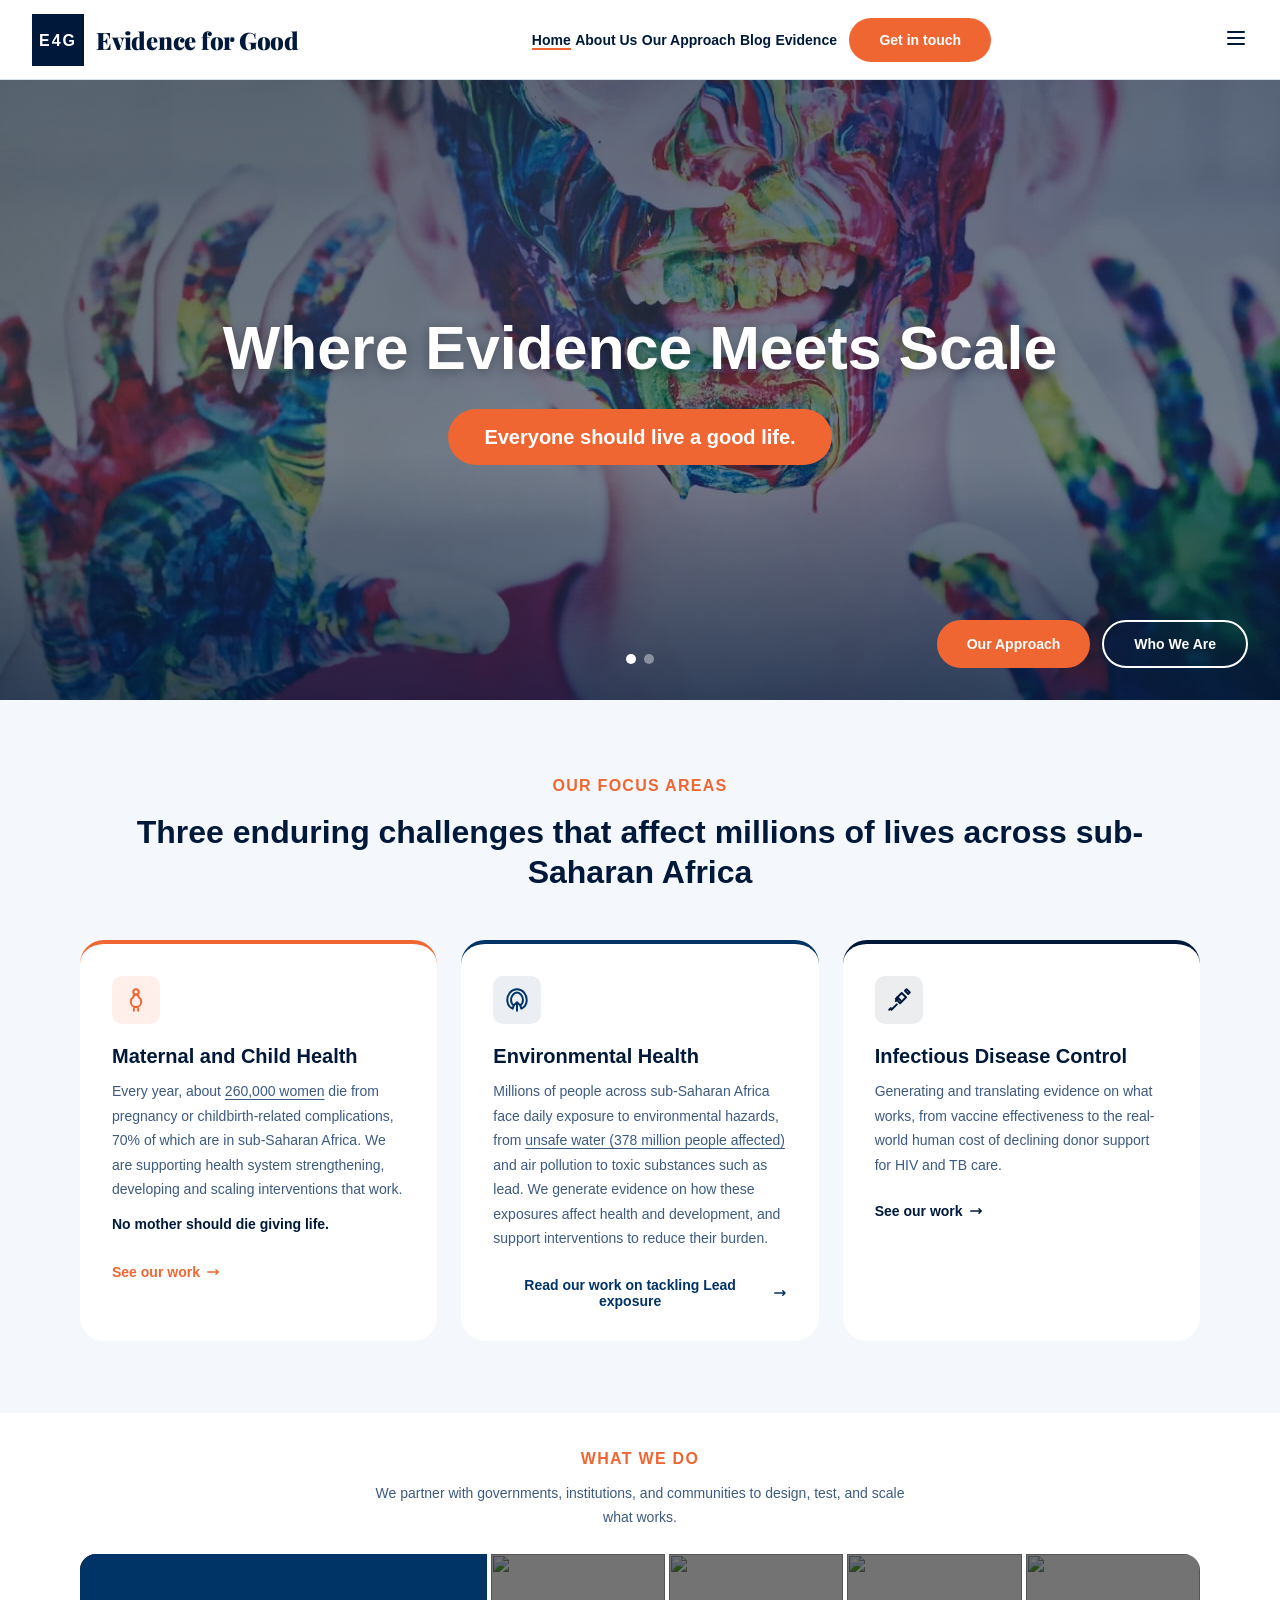
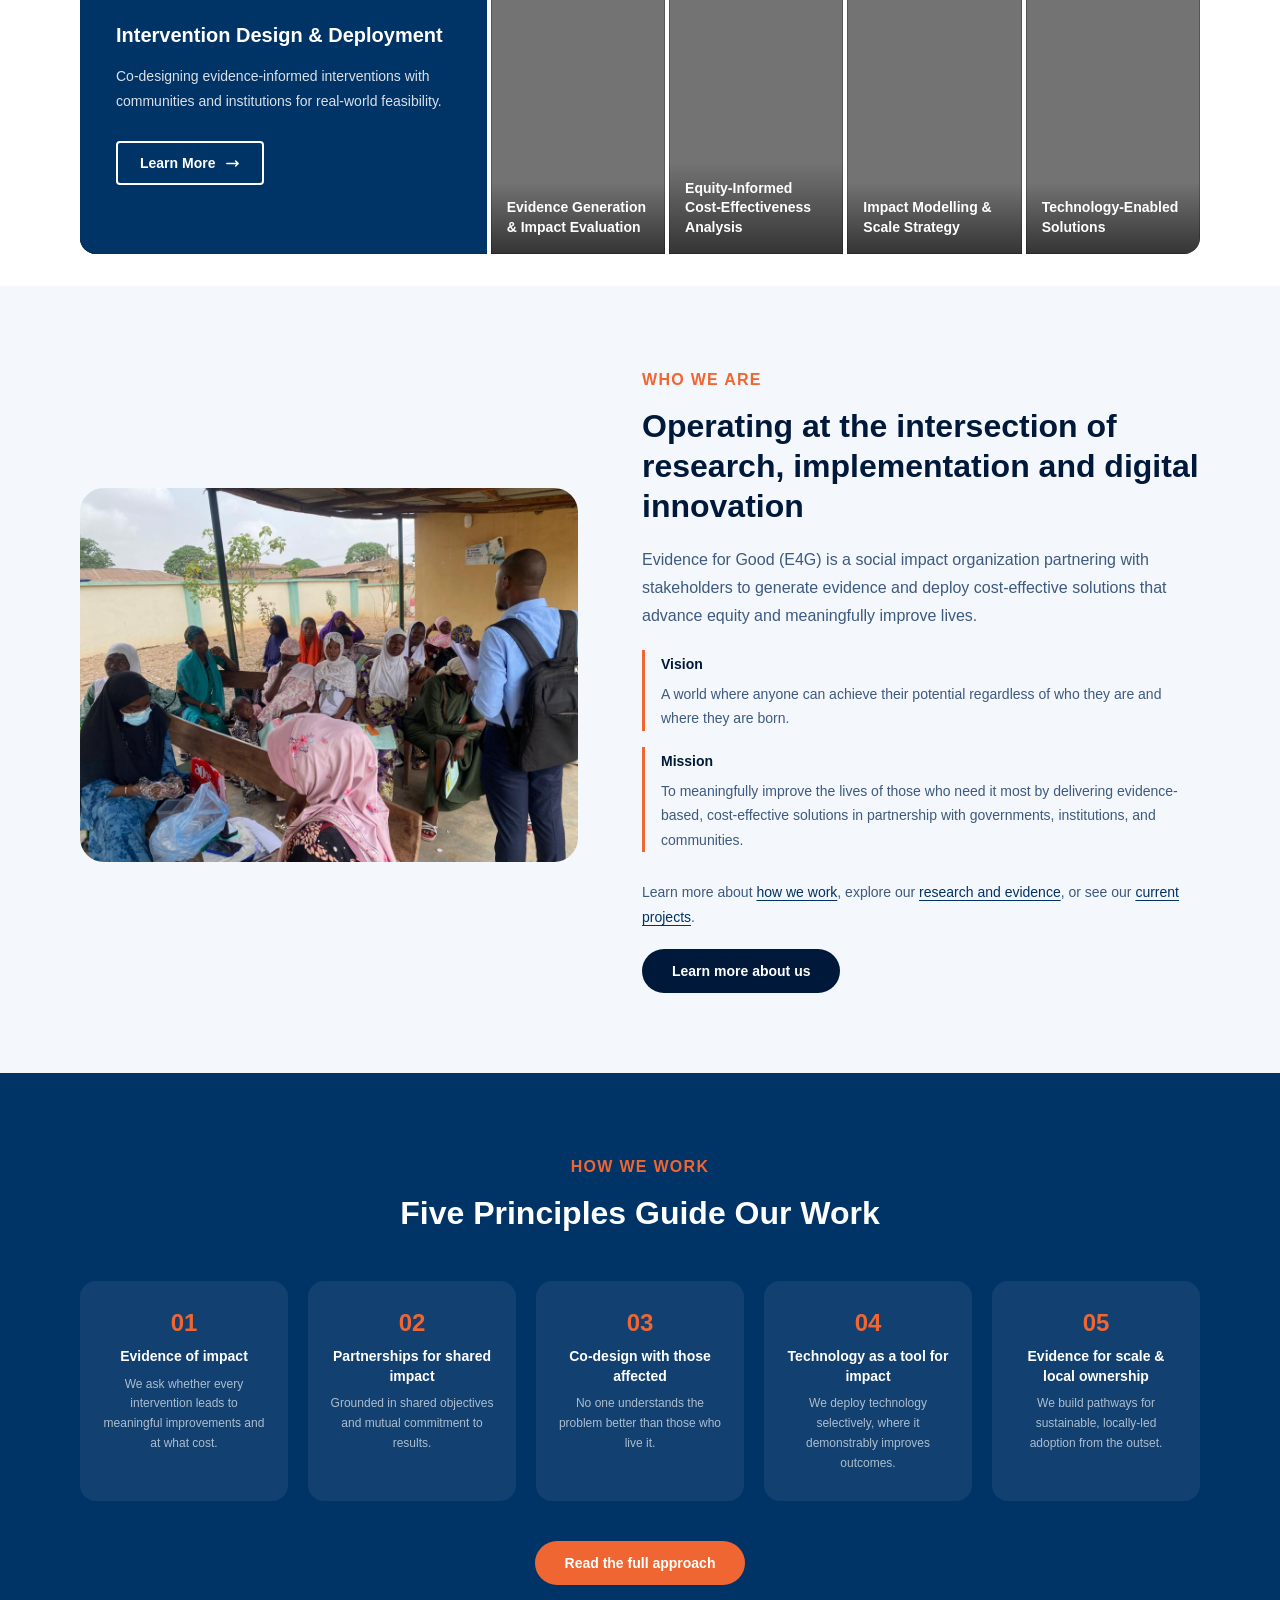
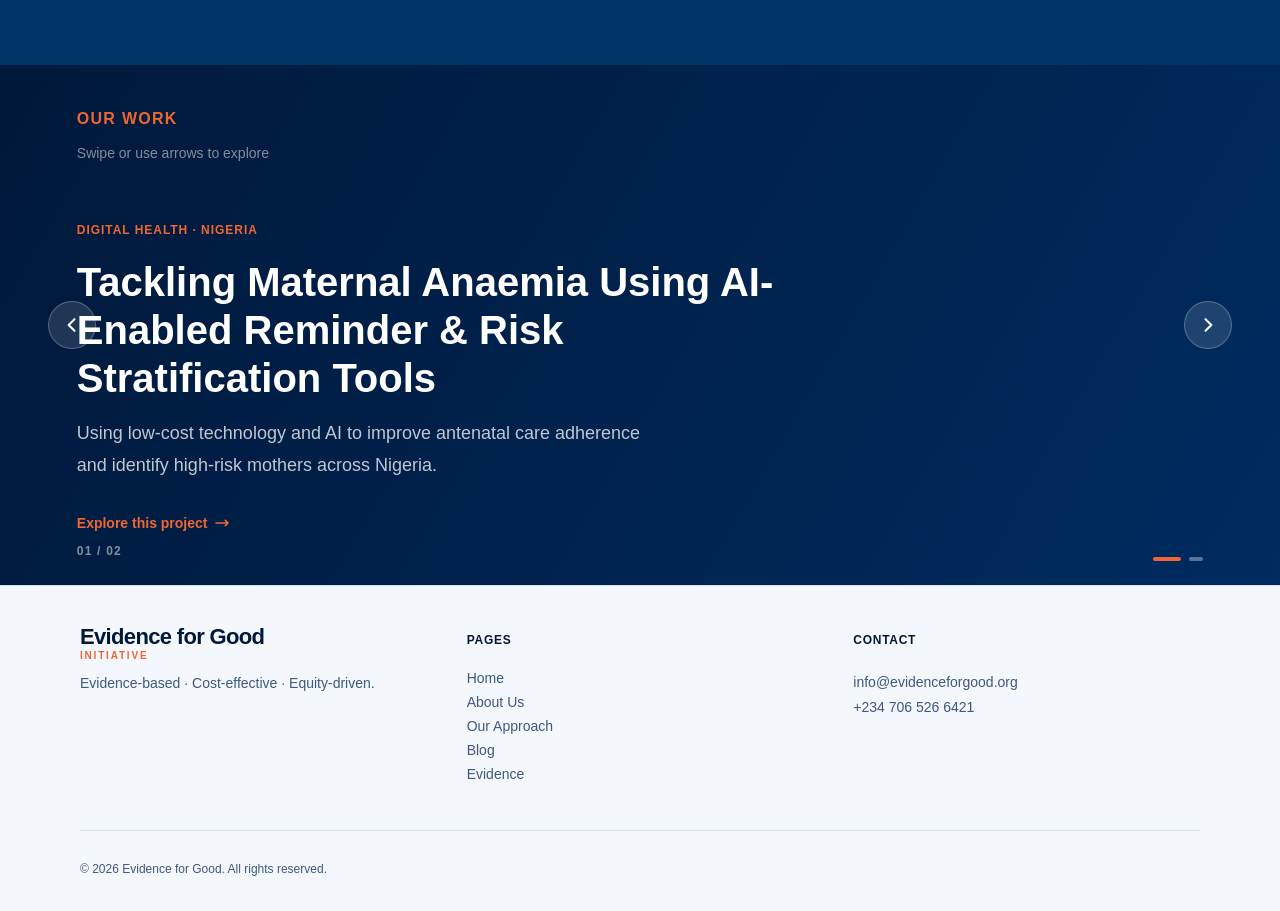
==== commit 2a9b6c07: "Fix footer hidden by unclosed blog modal div" ====
--- a/index.html
+++ b/index.html
@@ -1364,7 +1364,7 @@
         </div>
       </div>
     </div>
-  </section>
+  </div>
 
 
   <!-- ═══════════════════════════════════════════════════
@@ -1407,7 +1407,7 @@
         </div>
       </div>
     </div>
-  </section>
+  </div>
 
 
   <!-- ═══════ FOOTER ═══════ -->
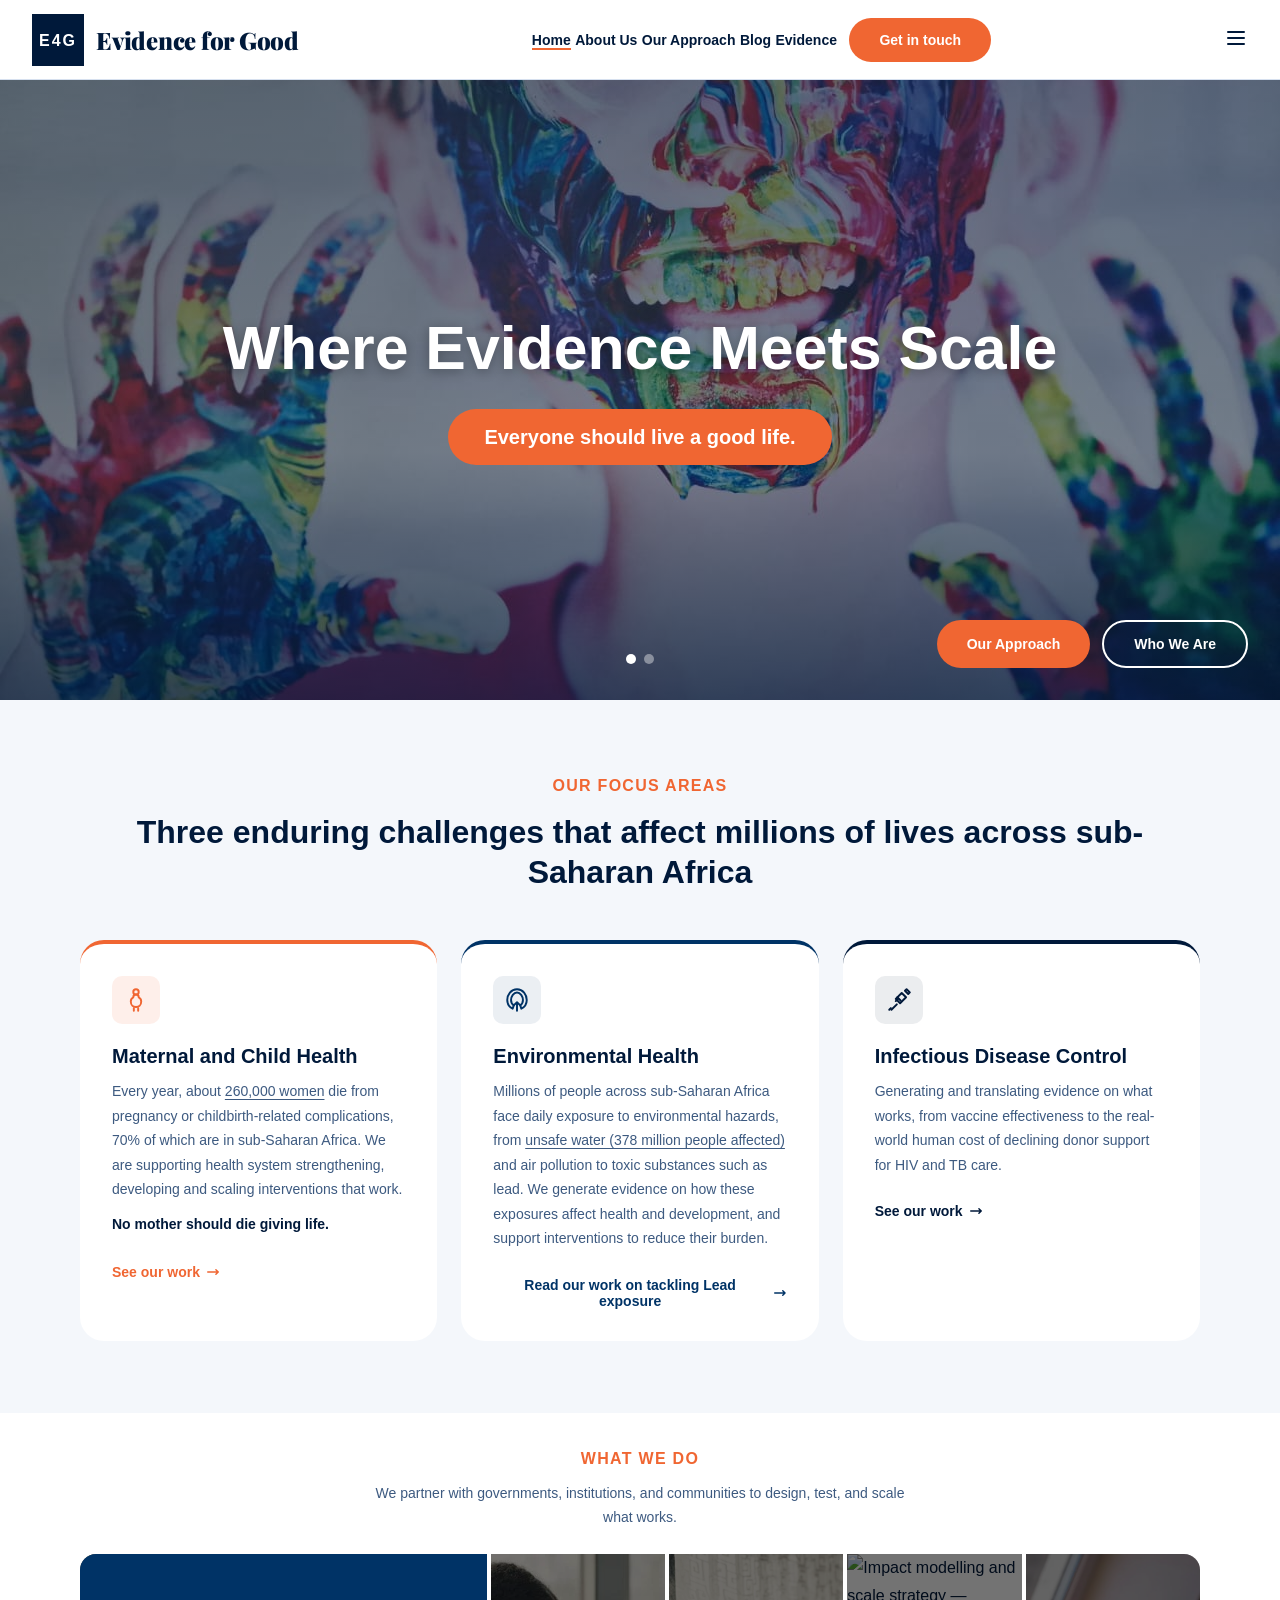
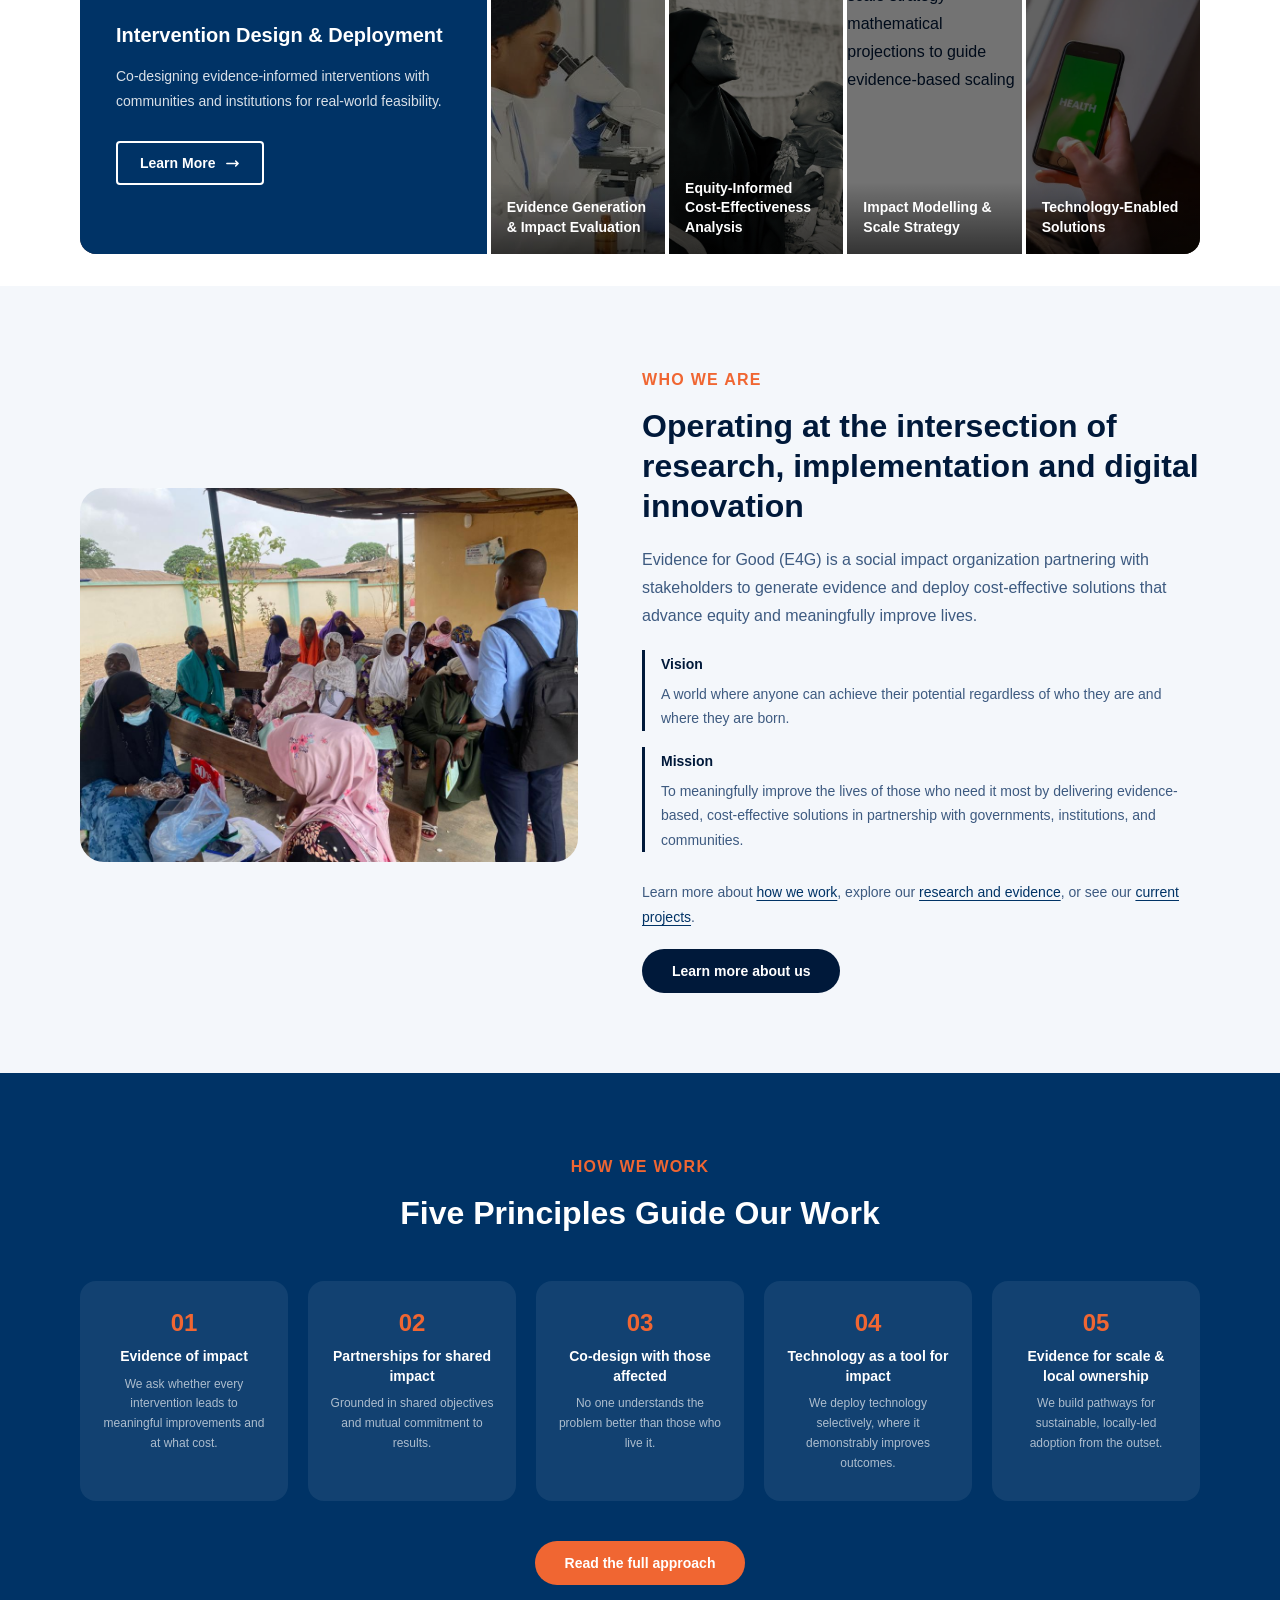
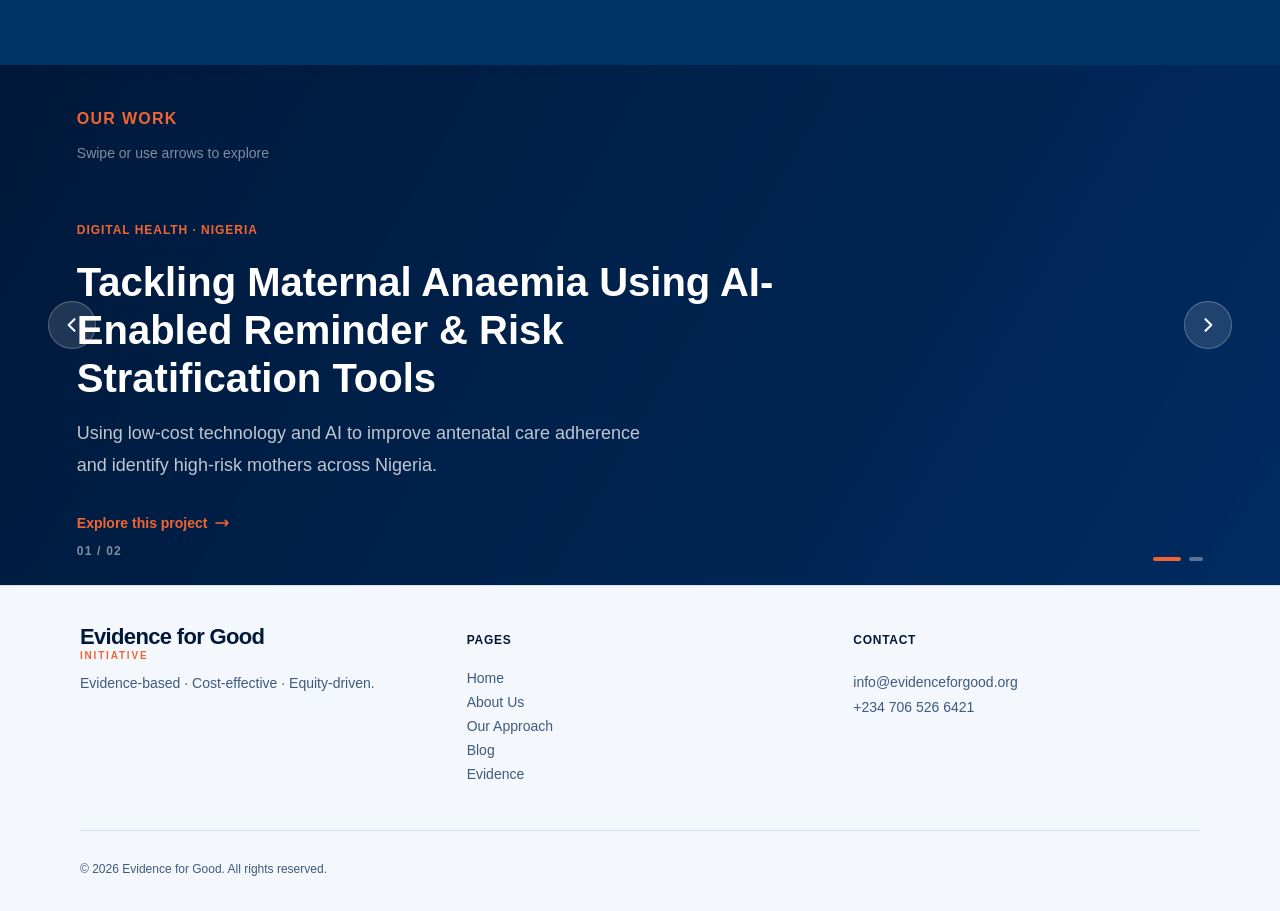
==== commit e4b0c013: "version 1.2" ====
--- a/index.html
+++ b/index.html
@@ -3,6 +3,7 @@
 
 <head>
   <meta charset="UTF-8" />
+  <meta name="google-site-verification" content="SQRYIJ-rWG7edEYNS1XPSP11OBRes46Px3l9UIXz_TA" />
   <meta name="viewport" content="width=device-width, initial-scale=1.0" />
   <meta name="author" content="Evidence for Good" />
   <meta name="theme-color" content="#00193a" />
@@ -65,10 +66,13 @@
   ]
 }
 </script>
-  <link rel="icon" href="/assets/images/E4G_logo.jpg.jpeg" />
+  <link rel="icon" type="image/svg+xml"
+    href="data:image/svg+xml,%3Csvg xmlns='http://www.w3.org/2000/svg' viewBox='0 0 52 52'%3E%3Crect width='52' height='52' fill='%2300193a'/%3E%3Ctext x='26' y='26' text-anchor='middle' dominant-baseline='central' fill='white' font-family='system-ui,sans-serif' font-size='16' font-weight='800' letter-spacing='2'%3EE4G%3C/text%3E%3C/svg%3E" />
+  <link rel="icon" href="/assets/images/E4G_logo.jpg.jpeg" type="image/jpeg" />
+  <link rel="apple-touch-icon" href="/assets/images/E4G_logo.jpg.jpeg" />
   <link rel="preconnect" href="https://fonts.googleapis.com" />
   <link rel="preconnect" href="https://fonts.gstatic.com" crossorigin />
-    <link rel="preconnect" href="https://fonts.googleapis.com" />
+  <link rel="preconnect" href="https://fonts.googleapis.com" />
   <link rel="preconnect" href="https://fonts.gstatic.com" crossorigin />
   <link href="https://fonts.googleapis.com/css2?family=Playfair+Display:wght@700;900&display=swap" rel="stylesheet" />
   <script src="https://cdn.tailwindcss.com"></script>
@@ -262,7 +266,7 @@
               supporting health system strengthening, developing and scaling interventions that work.</p>
             <p style="font-size:var(--text-sm); font-weight:700; color:var(--midnight-green); margin-bottom:20px;">No
               mother should die giving life.</p>
-            <button onclick="window.location.href='/project1/'"
+            <button onclick="window.location.href='/maternal-anaemia-ai-nigeria/'"
               style="background:none; border:none; cursor:pointer; font-size:var(--text-sm); font-weight:700; color:var(--orange); padding:0; font-family:inherit; display:inline-flex; align-items:center; gap:6px;">
               See our work
               <svg width="14" height="14" fill="none" stroke="currentColor" stroke-width="2.5" viewBox="0 0 24 24">
@@ -320,7 +324,7 @@
             <p style="font-size:var(--text-sm); color:var(--gray-700); line-height:175%; margin-bottom:20px;">Generating
               and translating evidence on what works, from vaccine effectiveness to the real-world human cost of
               declining donor support for HIV and TB care.</p>
-            <button onclick="window.location.href='/project2/'"
+            <button onclick="window.location.href='/hiv-tb-funding-cuts-nigeria/'"
               style="background:none; border:none; cursor:pointer; font-size:var(--text-sm); font-weight:700; color:var(--midnight-green); padding:0; font-family:inherit; display:inline-flex; align-items:center; gap:6px;">
               See our work
               <svg width="14" height="14" fill="none" stroke="currentColor" stroke-width="2.5" viewBox="0 0 24 24">
@@ -347,7 +351,7 @@
           <!-- Panel 1 — active by default -->
           <div class="svc-panel" onclick="setSvcPanel(0)"
             style="flex:3.5; transition:flex 0.45s cubic-bezier(.4,0,.2,1); cursor:pointer; position:relative; min-width:0; overflow:hidden;">
-            <img src="/assets/images/Africa-1.jpg" alt="Community health and development context in Africa"
+            <img src="/assets/images/intervention-design-deployment.jpeg" alt="Intervention design and deployment — co-creating evidence-informed solutions with communities"
               style="position:absolute; inset:0; width:100%; height:100%; object-fit:cover;">
             <div style="position:absolute; inset:0; background:rgba(0,0,0,0.5);"></div>
             <div class="svc-active-content"
@@ -376,8 +380,8 @@
           <!-- Panel 2 -->
           <div class="svc-panel" onclick="setSvcPanel(1)"
             style="flex:1.5; transition:flex 0.45s cubic-bezier(.4,0,.2,1); cursor:pointer; position:relative; min-width:0; overflow:hidden;">
-            <img src="https://images.unsplash.com/photo-1576091160399-112ba8d25d1d?auto=format&fit=crop&w=600&q=80"
-              alt="" style="position:absolute; inset:0; width:100%; height:100%; object-fit:cover;">
+            <img src="/assets/images/evidence-generation-impact-evaluation.jpg" alt="Evidence generation and impact evaluation — rigorous research assessing what works"
+              style="position:absolute; inset:0; width:100%; height:100%; object-fit:cover;">
             <div style="position:absolute; inset:0; background:rgba(0,0,0,0.55);"></div>
             <div class="svc-active-content"
               style="position:absolute; inset:0; background:var(--dark-green); padding:40px 36px; display:none; flex-direction:column; justify-content:center; box-sizing:border-box; z-index:2;">
@@ -404,7 +408,7 @@
           <!-- Panel 3 -->
           <div class="svc-panel" onclick="setSvcPanel(2)"
             style="flex:1.5; transition:flex 0.45s cubic-bezier(.4,0,.2,1); cursor:pointer; position:relative; min-width:0; overflow:hidden;">
-            <img src="https://images.unsplash.com/photo-1551076805-e1869033e561?auto=format&fit=crop&w=600&q=80" alt=""
+            <img src="/assets/images/equity-informed-cost-effectiveness.jpeg" alt="Equity-informed cost-effectiveness analysis — directing resources to the most vulnerable populations"
               style="position:absolute; inset:0; width:100%; height:100%; object-fit:cover;">
             <div style="position:absolute; inset:0; background:rgba(0,0,0,0.55);"></div>
             <div class="svc-active-content"
@@ -432,7 +436,7 @@
           <!-- Panel 4 -->
           <div class="svc-panel" onclick="setSvcPanel(3)"
             style="flex:1.5; transition:flex 0.45s cubic-bezier(.4,0,.2,1); cursor:pointer; position:relative; min-width:0; overflow:hidden;">
-            <img src="https://images.unsplash.com/photo-1551288049-bebda4e38f71?auto=format&fit=crop&w=600&q=80" alt=""
+            <img src="https://images.unsplash.com/photo-1551288049-bebda4e38f71?auto=format&fit=crop&w=600&q=80" alt="Impact modelling and scale strategy — mathematical projections to guide evidence-based scaling"
               style="position:absolute; inset:0; width:100%; height:100%; object-fit:cover;">
             <div style="position:absolute; inset:0; background:rgba(0,0,0,0.55);"></div>
             <div class="svc-active-content"
@@ -460,8 +464,8 @@
           <!-- Panel 5 -->
           <div class="svc-panel" onclick="setSvcPanel(4)"
             style="flex:1.5; transition:flex 0.45s cubic-bezier(.4,0,.2,1); cursor:pointer; position:relative; min-width:0; overflow:hidden;">
-            <img src="https://images.unsplash.com/photo-1504868584819-f8e8b4b6d7e3?auto=format&fit=crop&w=600&q=80"
-              alt="" style="position:absolute; inset:0; width:100%; height:100%; object-fit:cover;">
+            <img src="/assets/images/technology-enabled-solutions.jpeg" alt="Technology-enabled solutions — deploying digital and AI tools to improve health outcomes at scale"
+              style="position:absolute; inset:0; width:100%; height:100%; object-fit:cover;">
             <div style="position:absolute; inset:0; background:rgba(0,0,0,0.55);"></div>
             <div class="svc-active-content"
               style="position:absolute; inset:0; background:var(--dark-green); padding:40px 36px; display:none; flex-direction:column; justify-content:center; box-sizing:border-box; z-index:2;">
@@ -506,13 +510,13 @@
             and deploy cost-effective solutions that advance equity and meaningfully improve lives.
           </p>
           <div style="display:flex; flex-direction:column; gap:16px; margin-bottom:28px;">
-            <div style="border-left:3px solid var(--orange); padding-left:16px;">
+            <div style="border-left:3px solid var(--midnight-green); padding-left:16px;">
               <p style="font-size:var(--text-sm); font-weight:700; color:var(--midnight-green); margin-bottom:4px;">
                 Vision</p>
               <p style="font-size:var(--text-sm); color:var(--gray-700); line-height:175%;">A world where anyone can
                 achieve their potential regardless of who they are and where they are born.</p>
             </div>
-            <div style="border-left:3px solid var(--orange); padding-left:16px;">
+            <div style="border-left:3px solid var(--midnight-green); padding-left:16px;">
               <p style="font-size:var(--text-sm); font-weight:700; color:var(--midnight-green); margin-bottom:4px;">
                 Mission</p>
               <p style="font-size:var(--text-sm); color:var(--gray-700); line-height:175%;">To meaningfully improve the
@@ -526,7 +530,7 @@
             explore our <a href="evidence/"
               style="color:var(--dark-green); text-decoration:underline; text-underline-offset:3px;">research and
               evidence</a>,
-            or see our <a href="project1/"
+            or see our <a href="/maternal-anaemia-ai-nigeria/"
               style="color:var(--dark-green); text-decoration:underline; text-underline-offset:3px;">current
               projects</a>.
           </p>
@@ -599,9 +603,9 @@
         style="display:flex; transition:transform 0.7s cubic-bezier(0.77,0,0.18,1); will-change:transform; min-height:520px;">
 
         <!-- Slide 1 -->
-        <div class="work-slide" onclick="window.location.href='/project1/'"
+        <div class="work-slide" onclick="window.location.href='/maternal-anaemia-ai-nigeria/'"
           style="min-width:100%; position:relative; cursor:pointer; overflow:hidden; height:520px;">
-          <img src="https://placehold.co/1400x520/00193a/00193a?text=+" alt=""
+          <img src="https://placehold.co/1400x520/00193a/00193a?text=+" alt="Maternal anaemia screening using AI — Evidence for Good project in Nigeria"
             style="position:absolute;inset:0;width:100%;height:100%;object-fit:cover; filter:brightness(0.45); transition:transform 0.8s ease; transform:scale(1);"
             class="slide-bg" />
           <!-- animated colour wash overlay -->
@@ -633,9 +637,9 @@
         </div>
 
         <!-- Slide 2 -->
-        <div class="work-slide" onclick="window.location.href='/project2/'"
+        <div class="work-slide" onclick="window.location.href='/hiv-tb-funding-cuts-nigeria/'"
           style="min-width:100%; position:relative; cursor:pointer; overflow:hidden; height:520px;">
-          <img src="https://placehold.co/1400x520/003366/003366?text=+" alt=""
+          <img src="https://placehold.co/1400x520/003366/003366?text=+" alt="HIV and TB funding cuts impact analysis — mathematical modelling project by Evidence for Good"
             style="position:absolute;inset:0;width:100%;height:100%;object-fit:cover; filter:brightness(0.45); transition:transform 0.8s ease; transform:scale(1);"
             class="slide-bg" />
           <div
@@ -716,7 +720,7 @@
   <!-- ═══════════════════════════════════════════════════
      PROJECT PAGE 1: MATERNAL ANAEMIA
 ════════════════════════════════════════════════════ -->
-  <section id="page-project1" class="page">
+  <section id="page-maternal-anaemia-ai-nigeria" class="page">
 
     <!-- Hero banner -->
     <div style="background:var(--dark-green); color:#fff; padding:64px 24px;">
@@ -772,7 +776,7 @@
       </p>
 
       <!-- Why it matters -->
-      <div style="border-left:4px solid var(--orange); padding-left:24px; margin-bottom:40px;">
+      <div style="margin-bottom:48px;">
         <h2 style="font-size:var(--text-xl); margin-bottom:16px;">Why This Matters</h2>
         <p style="color:var(--gray-700); line-height:175%; margin-bottom:14px;">National data from 2023–2024 (NDHS) show
           that <strong>58% of pregnant women in Nigeria are anaemic</strong>. The burden is particularly severe in
@@ -788,7 +792,7 @@
       </div>
 
       <!-- Building on evidence -->
-      <div style="border-left:4px solid var(--orange); padding-left:24px; margin-bottom:40px;">
+      <div style="margin-bottom:48px;">
         <h2 style="font-size:var(--text-xl); margin-bottom:16px;">Building on Evidence</h2>
         <p style="color:var(--gray-700); line-height:175%;">In Phase I, implemented in Kwara State, we used a
           person-based approach to map the sociocultural and behavioural drivers affecting ANC attendance and IFA use,
@@ -801,7 +805,7 @@
       </div>
 
       <!-- Phase II -->
-      <div style="border-left:4px solid var(--orange); padding-left:24px; margin-bottom:40px;">
+      <div style="margin-bottom:48px;">
         <h2 style="font-size:var(--text-xl); margin-bottom:16px;">Next Steps: Phase II</h2>
         <p style="color:var(--gray-700); line-height:175%; margin-bottom:20px;">In line with WHO's
           identify–reach–deliver guidance, we are now prototyping an AI-risk stratification tool to identify women at
@@ -877,13 +881,13 @@
 
       <button onclick="window.location.href='/'" class="btn btn-dark">← Back to Our Work</button>
     </div>
-  </section><!-- /PROJECT1 -->
+  </section><!-- /MATERNAL-ANAEMIA-AI-NIGERIA -->
 
 
   <!-- ═══════════════════════════════════════════════════
      PROJECT PAGE 2: HIV / TB FUNDING
 ════════════════════════════════════════════════════ -->
-  <section id="page-project2" class="page">
+  <section id="page-hiv-tb-funding-cuts-nigeria" class="page">
 
     <!-- Hero banner -->
     <div style="background:var(--dark-green); color:#fff; padding:64px 24px;">
@@ -925,7 +929,7 @@
       </p>
 
       <!-- Why it matters -->
-      <div style="border-left:4px solid var(--orange); padding-left:24px; margin-bottom:40px;">
+      <div style="margin-bottom:48px;">
         <h2 style="font-size:var(--text-xl); margin-bottom:16px;">Why This Matters Now</h2>
         <p style="color:var(--gray-700); line-height:175%; margin-bottom:14px;">For decades, international aid has
           served as a lifeline for millions of people affected by HIV, TB, and other tropical diseases. However, as
@@ -940,7 +944,7 @@
       </div>
 
       <!-- Our goal -->
-      <div style="border-left:4px solid var(--orange); padding-left:24px; margin-bottom:40px;">
+      <div style="margin-bottom:48px;">
         <h2 style="font-size:var(--text-xl); margin-bottom:16px;">Our Goal</h2>
         <p style="color:var(--gray-700); line-height:175%; margin-bottom:20px;">We are stepping in to quantitatively
           measure the impact on physical health, mental well-being, and financial security. By combining community-based
@@ -977,7 +981,7 @@
 
       <button onclick="window.location.href='/'" class="btn btn-dark">← Back to Our Work</button>
     </div>
-  </section><!-- /PROJECT2 -->
+  </section><!-- /HIV-TB-FUNDING-CUTS-NIGERIA -->
 
 
   <!-- ═══════════════════════════════════════════════════
@@ -1017,12 +1021,12 @@
       <!-- Vision / Mission / Values -->
       <div
         style="display:grid; grid-template-columns:repeat(auto-fit,minmax(220px,1fr)); gap:24px; margin-bottom:80px;">
-        <div style="border-left:4px solid var(--orange); padding-left:20px;">
+        <div style="border-left:4px solid var(--midnight-green); padding-left:20px;">
           <h3 style="font-size:var(--text-lg); margin-bottom:10px;">Vision</h3>
           <p style="color:var(--gray-700); font-size:var(--text-sm); line-height:175%;">A world where anyone can achieve
             their potential regardless of who they are and where they are born.</p>
         </div>
-        <div style="border-left:4px solid var(--orange); padding-left:20px;">
+        <div style="border-left:4px solid var(--midnight-green); padding-left:20px;">
           <h3 style="font-size:var(--text-lg); margin-bottom:10px;">Mission</h3>
           <p style="color:var(--gray-700); font-size:var(--text-sm); line-height:175%;">To meaningfully improve the
             lives of those who need it most by delivering evidence-based, cost-effective solutions in partnership with
@@ -1357,7 +1361,7 @@
           style="font-size:var(--text-xs); color:var(--gray-700); margin-bottom:32px; letter-spacing:.04em;"></p>
         <!-- Summary box -->
         <div id="bm-summary-box"
-          style="display:none; background:var(--gray); border-left:4px solid var(--orange); padding:20px 24px; margin-bottom:40px; border-radius:0 var(--rounded-md) var(--rounded-md) 0;">
+          style="display:none; background:var(--gray); border-left:4px solid var(--midnight-green); padding:20px 24px; margin-bottom:40px; border-radius:0 var(--rounded-md) var(--rounded-md) 0;">
           <p id="bm-summary"
             style="font-size:var(--text-md); font-style:italic; color:var(--midnight-green); line-height:180%; margin:0;">
           </p>
@@ -1400,7 +1404,7 @@
         <p id="em-date"
           style="font-size:var(--text-xs); color:var(--gray-700); margin-bottom:32px; letter-spacing:.04em;"></p>
         <div id="em-summary-box"
-          style="display:none; background:var(--gray); border-left:4px solid var(--orange); padding:20px 24px; margin-bottom:40px; border-radius:0 var(--rounded-md) var(--rounded-md) 0;">
+          style="display:none; background:var(--gray); border-left:4px solid var(--midnight-green); padding:20px 24px; margin-bottom:40px; border-radius:0 var(--rounded-md) var(--rounded-md) 0;">
           <p id="em-summary"
             style="font-size:var(--text-md); font-style:italic; color:var(--midnight-green); line-height:180%; margin:0;">
           </p>
--- a/assets/shared.css
+++ b/assets/shared.css
@@ -403,7 +403,7 @@
 
     .post-toc-link:hover {
       color: var(--midnight-green);
-      border-left-color: var(--orange);
+      border-left-color: var(--midnight-green);
     }
 
     /* Blog card summary clamp */
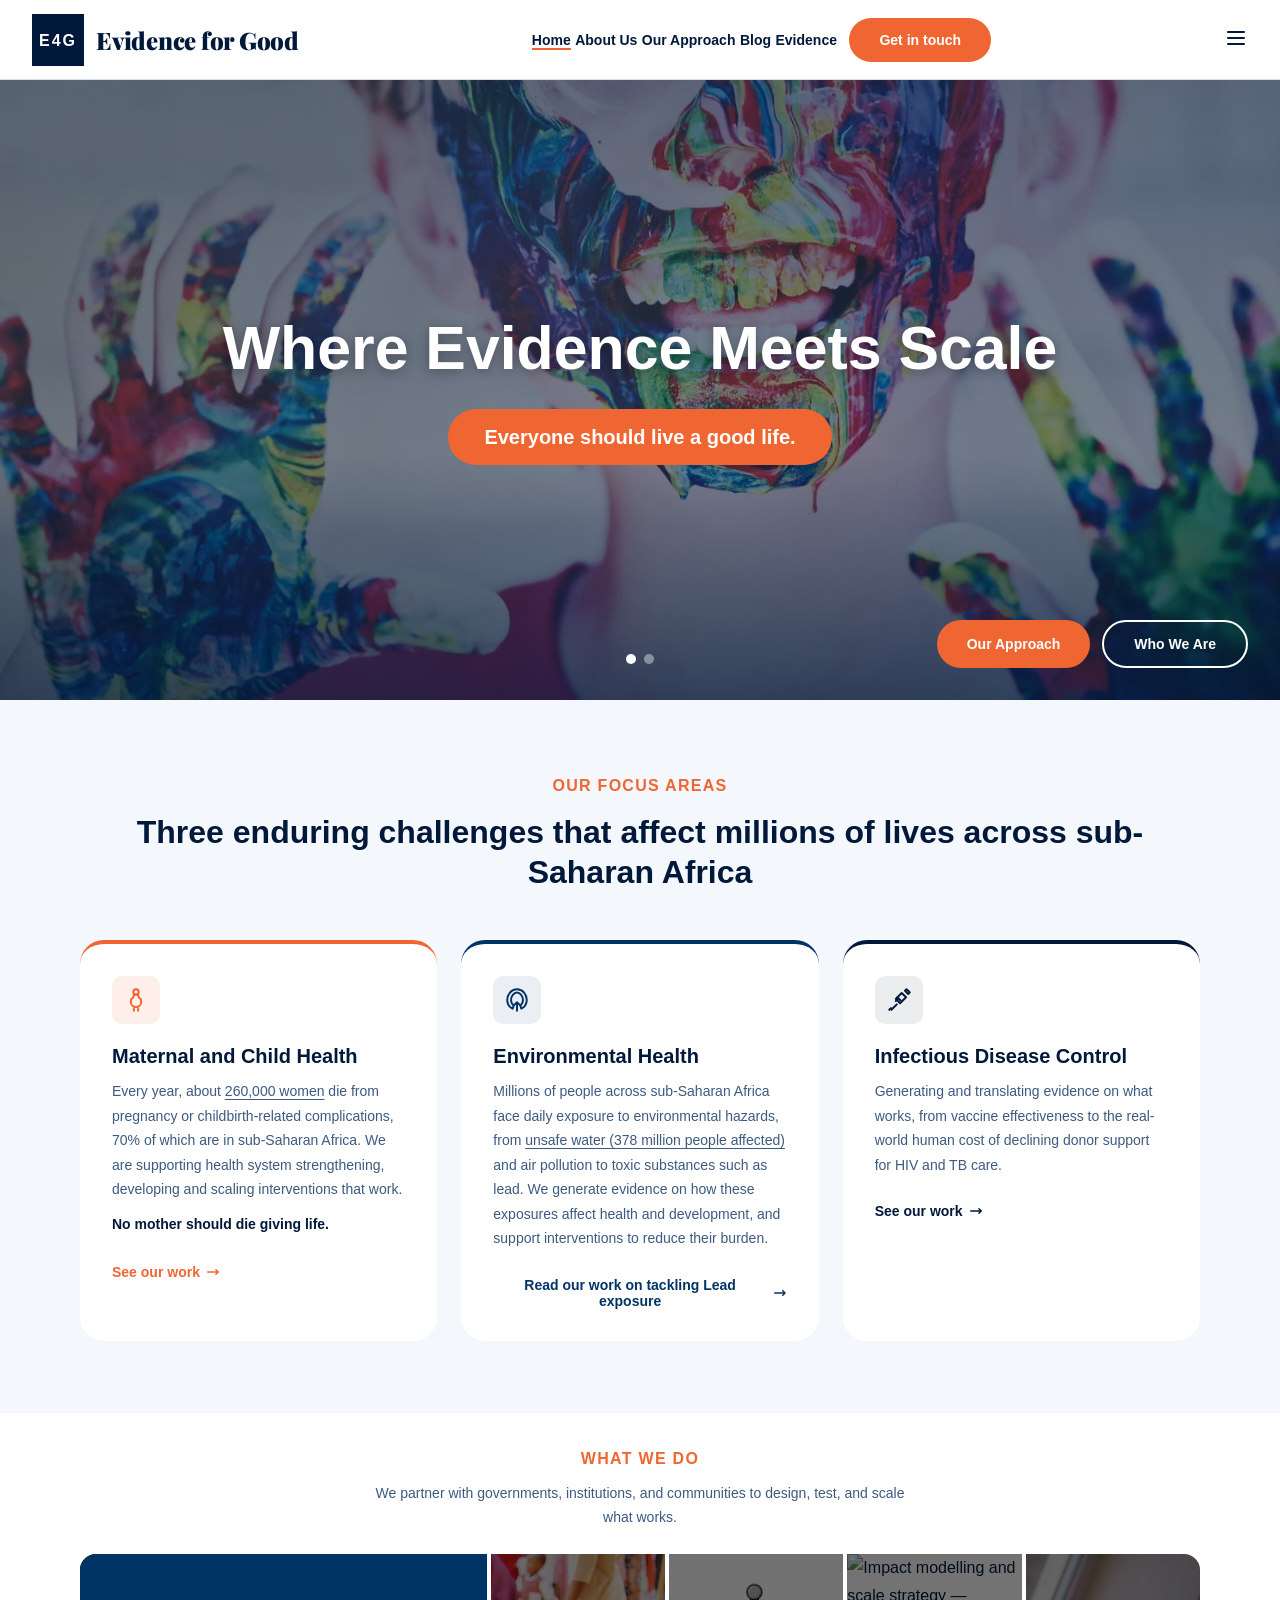
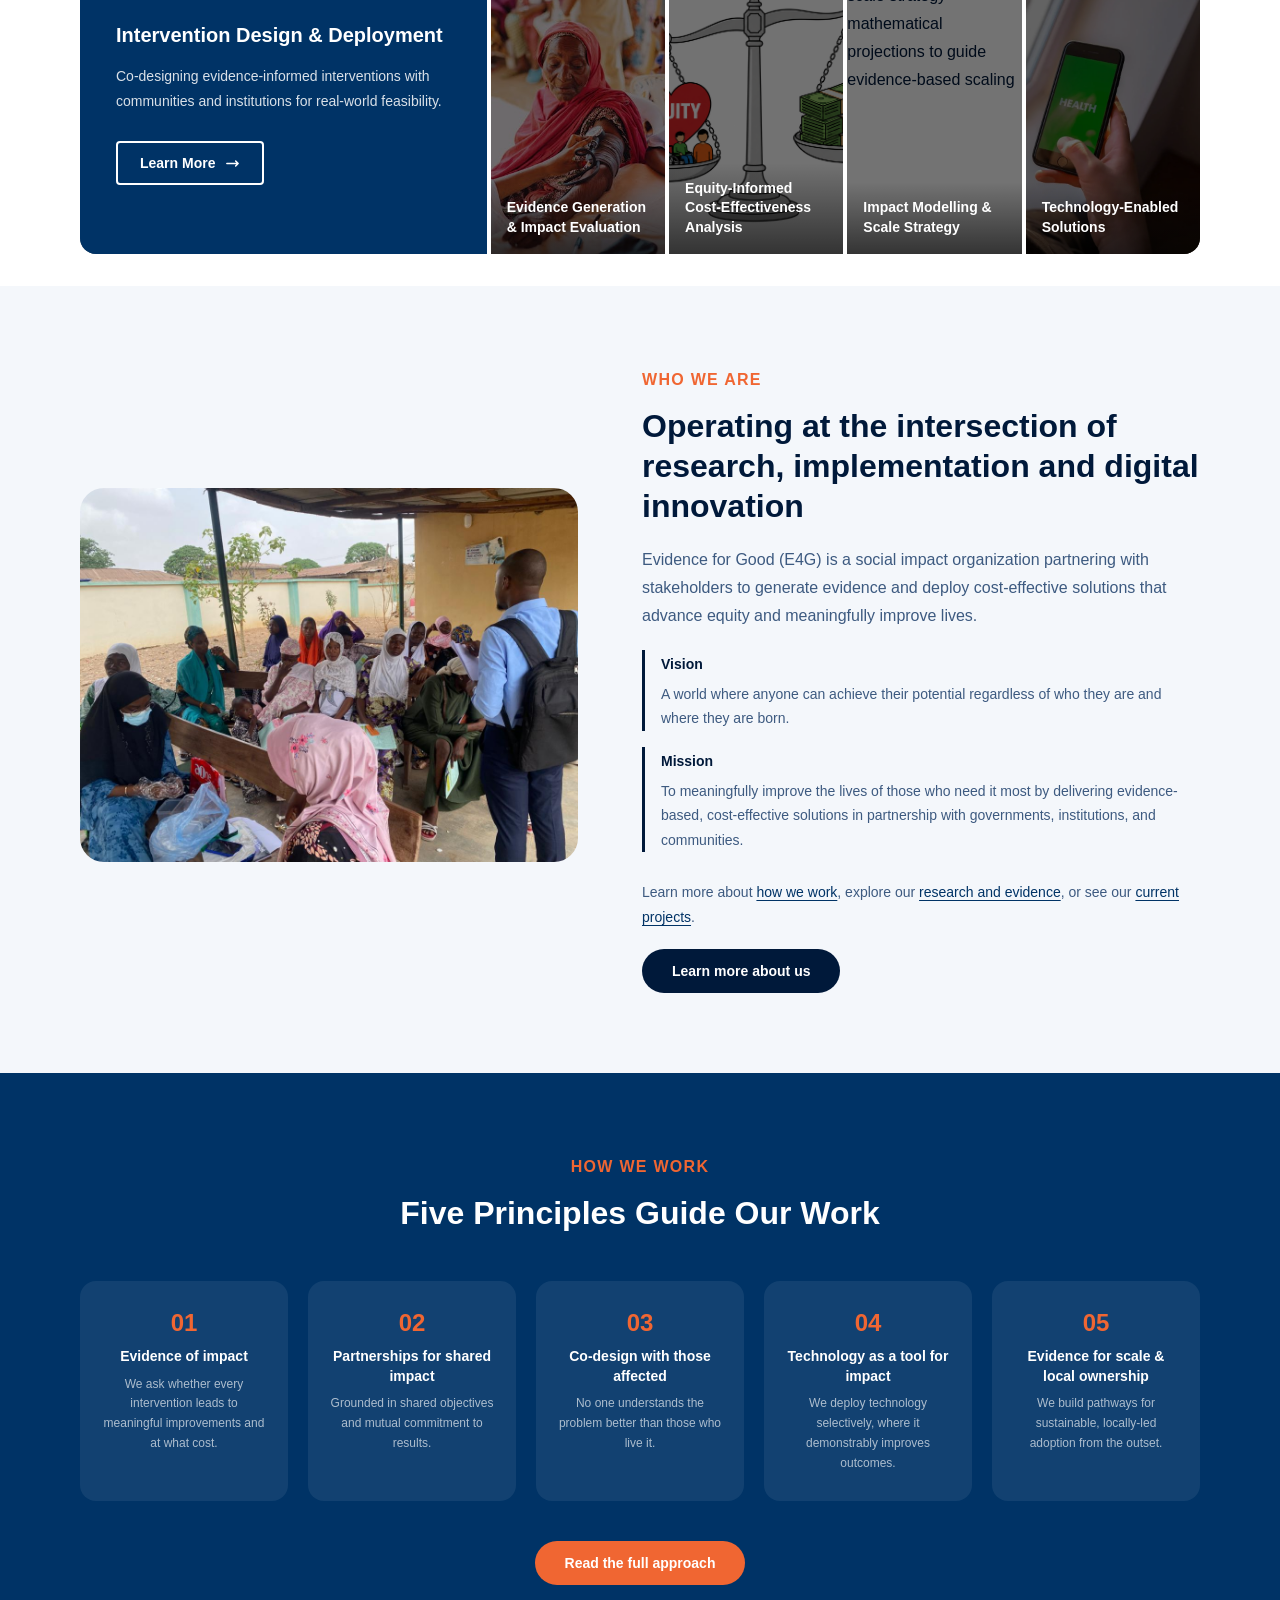
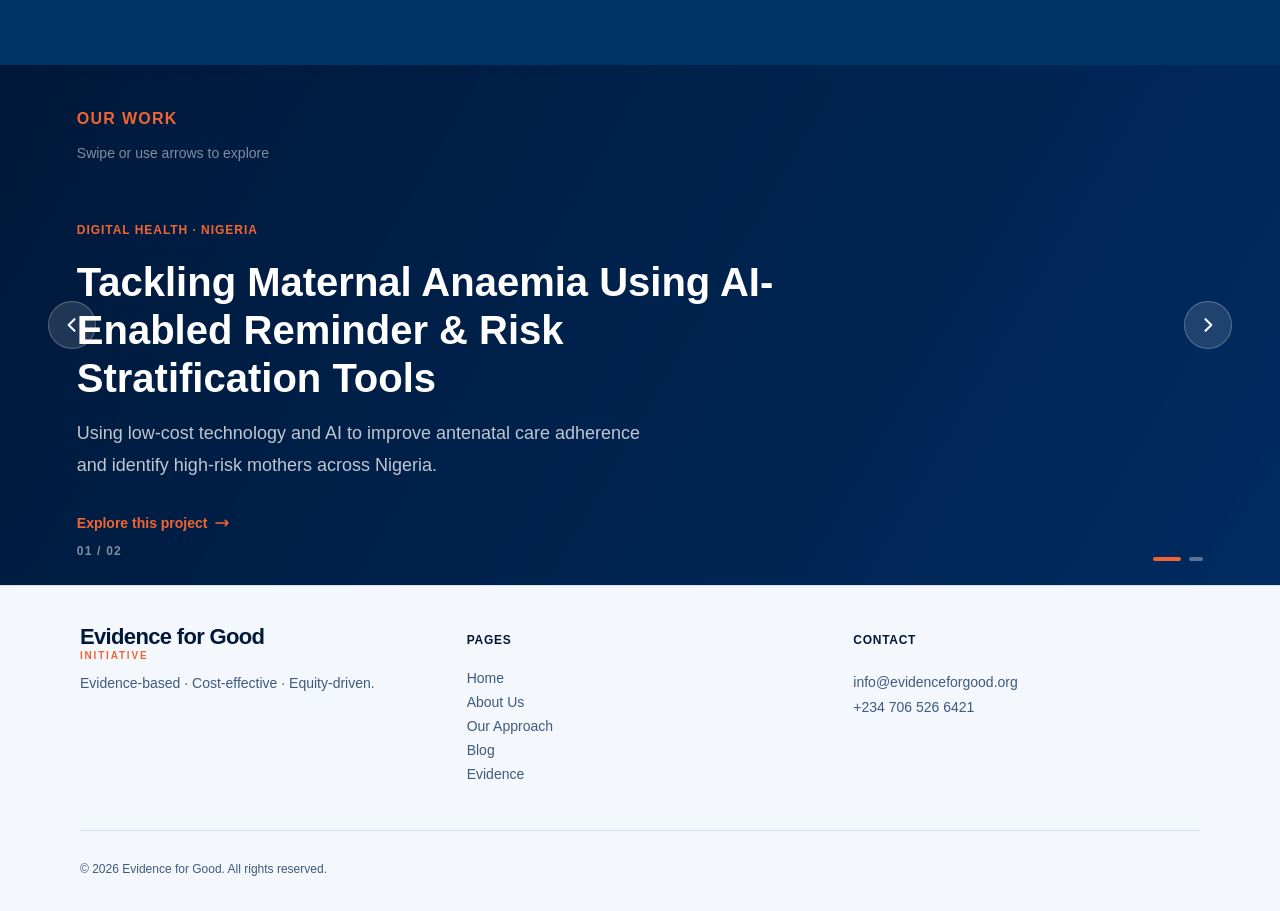
==== commit 61c052d1: "minor change" ====
--- a/index.html
+++ b/index.html
@@ -351,7 +351,7 @@
           <!-- Panel 1 — active by default -->
           <div class="svc-panel" onclick="setSvcPanel(0)"
             style="flex:3.5; transition:flex 0.45s cubic-bezier(.4,0,.2,1); cursor:pointer; position:relative; min-width:0; overflow:hidden;">
-            <img src="/assets/images/intervention-design-deployment.jpeg" alt="Intervention design and deployment — co-creating evidence-informed solutions with communities"
+            <img src="/assets/images/intervention-design-deployment.jpg" alt="Intervention design and deployment — co-creating evidence-informed solutions with communities"
               style="position:absolute; inset:0; width:100%; height:100%; object-fit:cover;">
             <div style="position:absolute; inset:0; background:rgba(0,0,0,0.5);"></div>
             <div class="svc-active-content"
@@ -380,7 +380,7 @@
           <!-- Panel 2 -->
           <div class="svc-panel" onclick="setSvcPanel(1)"
             style="flex:1.5; transition:flex 0.45s cubic-bezier(.4,0,.2,1); cursor:pointer; position:relative; min-width:0; overflow:hidden;">
-            <img src="/assets/images/evidence-generation-impact-evaluation.jpg" alt="Evidence generation and impact evaluation — rigorous research assessing what works"
+            <img src="/assets/images/intervention-design-deployment.jpeg" alt="Evidence generation and impact evaluation — rigorous research assessing what works"
               style="position:absolute; inset:0; width:100%; height:100%; object-fit:cover;">
             <div style="position:absolute; inset:0; background:rgba(0,0,0,0.55);"></div>
             <div class="svc-active-content"
@@ -408,7 +408,7 @@
           <!-- Panel 3 -->
           <div class="svc-panel" onclick="setSvcPanel(2)"
             style="flex:1.5; transition:flex 0.45s cubic-bezier(.4,0,.2,1); cursor:pointer; position:relative; min-width:0; overflow:hidden;">
-            <img src="/assets/images/equity-informed-cost-effectiveness.jpeg" alt="Equity-informed cost-effectiveness analysis — directing resources to the most vulnerable populations"
+            <img src="/assets/images/equity-informed-cost-effectiveness.png" alt="Equity-informed cost-effectiveness analysis — directing resources to the most vulnerable populations"
               style="position:absolute; inset:0; width:100%; height:100%; object-fit:cover;">
             <div style="position:absolute; inset:0; background:rgba(0,0,0,0.55);"></div>
             <div class="svc-active-content"
